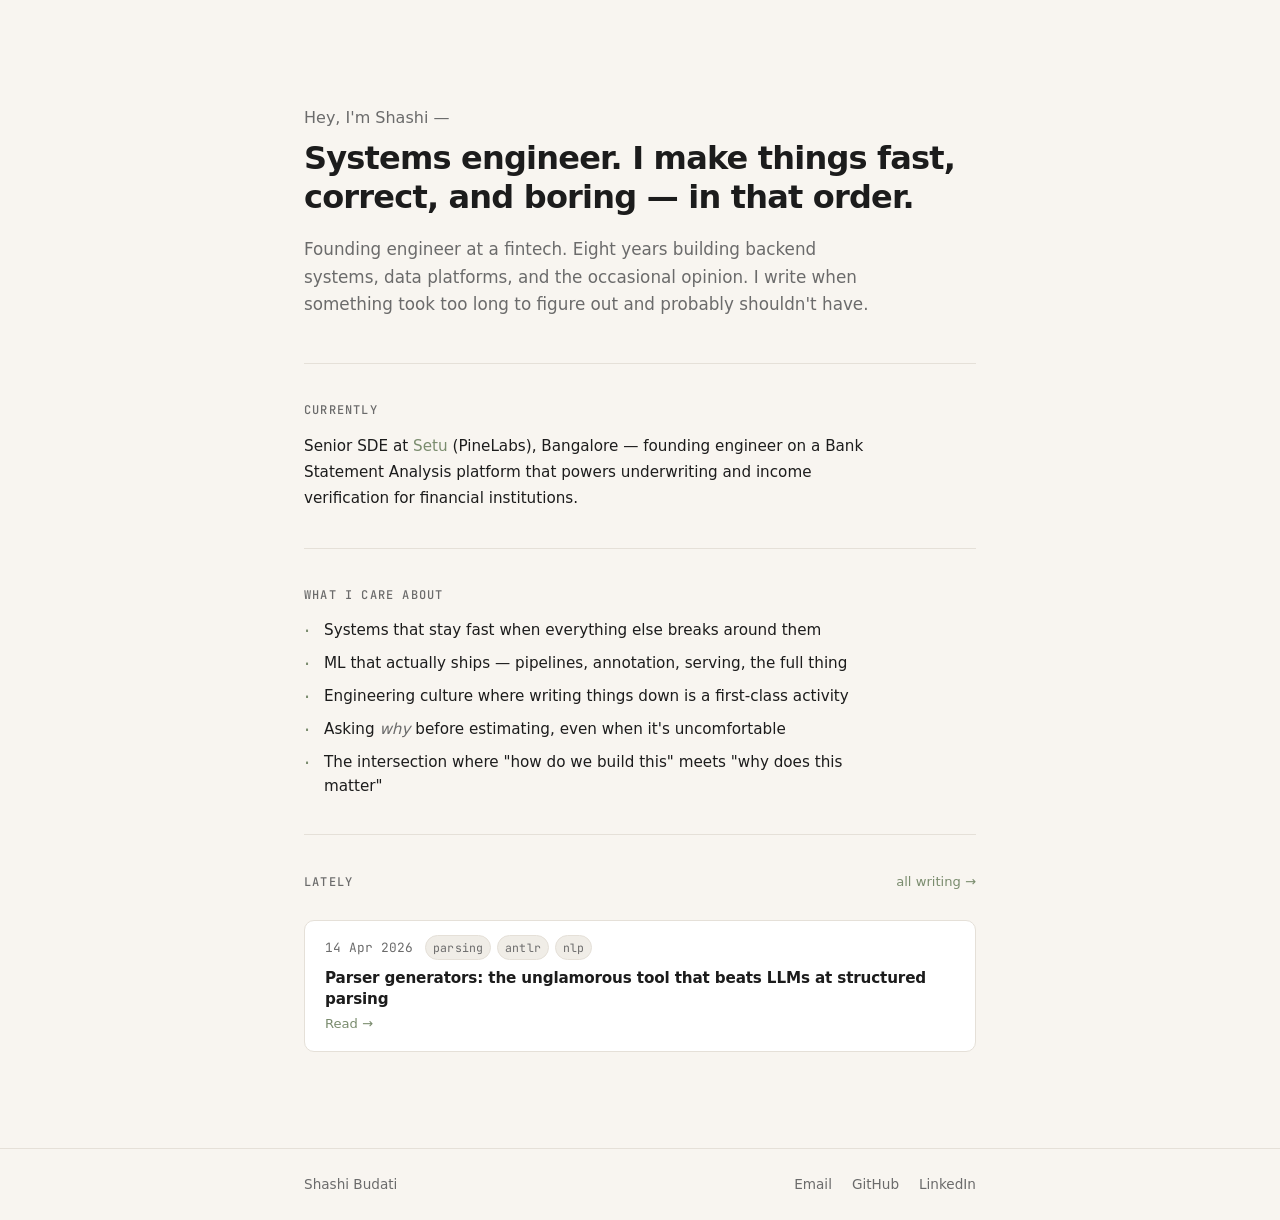
==== index.html @ e8d7b3a1 "Blog changes" ====
<!DOCTYPE html><html lang="en" data-astro-cid-sckkx6r4> <head><meta charset="UTF-8"><meta name="viewport" content="width=device-width, initial-scale=1"><meta name="description" content="Software engineer. Systems builder. Occasional writer."><link rel="icon" type="image/svg+xml" href="/favicon.svg"><title>Shashi Budati</title><!-- View Transitions --><meta name="view-transition" content="same-origin"><link rel="stylesheet" href="/_astro/_slug_.DL1OBOD4.css">
<style>.card[data-astro-cid-iyiqi2so]{display:block;padding:1.25rem 1.5rem;border:1px solid var(--border);border-radius:10px;background:var(--surface);color:var(--text);transition:transform .18s ease,box-shadow .18s ease,border-color .18s ease}.card[data-astro-cid-iyiqi2so]:hover{transform:translateY(-2px);box-shadow:0 4px 16px #0000000f;border-color:var(--accent);color:var(--text)}.card-meta[data-astro-cid-iyiqi2so]{display:flex;align-items:center;gap:.75rem;margin-bottom:.5rem;flex-wrap:wrap}.card-meta[data-astro-cid-iyiqi2so] time[data-astro-cid-iyiqi2so]{font-size:.8rem;color:var(--muted);font-family:var(--font-mono)}.tags[data-astro-cid-iyiqi2so]{display:flex;gap:.35rem;flex-wrap:wrap}.card-title[data-astro-cid-iyiqi2so]{font-size:1.05rem;font-weight:600;line-height:1.35;margin-bottom:.5rem;letter-spacing:-.01em}.card-desc[data-astro-cid-iyiqi2so]{font-size:.9rem;color:var(--muted);line-height:1.55;margin-bottom:.75rem}.card-cta[data-astro-cid-iyiqi2so]{font-size:.82rem;color:var(--accent);font-weight:500}.card[data-astro-cid-iyiqi2so].compact{padding:.9rem 1.25rem}.card[data-astro-cid-iyiqi2so].compact .card-title[data-astro-cid-iyiqi2so]{font-size:.95rem;margin-bottom:0}
.about[data-astro-cid-j7pv25f6]{padding-top:.5rem}.hero[data-astro-cid-j7pv25f6]{padding:3rem 0 2.5rem}.greeting[data-astro-cid-j7pv25f6]{font-size:1rem;color:var(--muted);margin-bottom:.5rem}.headline[data-astro-cid-j7pv25f6]{font-size:clamp(1.5rem,3.5vw,2rem);font-weight:700;line-height:1.2;letter-spacing:-.025em;color:var(--text);margin-bottom:1.25rem}.subtext[data-astro-cid-j7pv25f6]{font-size:1.05rem;color:var(--muted);max-width:54ch;line-height:1.65}.divider[data-astro-cid-j7pv25f6]{height:1px;background:var(--border);margin:.25rem 0}.section[data-astro-cid-j7pv25f6]{padding:2rem 0}.section-label[data-astro-cid-j7pv25f6]{font-size:.75rem;font-family:var(--font-mono);text-transform:uppercase;letter-spacing:.1em;color:var(--muted);margin-bottom:.85rem;font-weight:500}.section[data-astro-cid-j7pv25f6] p[data-astro-cid-j7pv25f6]{font-size:.95rem;color:var(--text);max-width:58ch;line-height:1.7}.care-list[data-astro-cid-j7pv25f6]{list-style:none;padding:0;display:flex;flex-direction:column;gap:.6rem;max-width:56ch}.care-list[data-astro-cid-j7pv25f6] li[data-astro-cid-j7pv25f6]{font-size:.95rem;color:var(--text);padding-left:1.25rem;position:relative;line-height:1.55}.care-list[data-astro-cid-j7pv25f6] li[data-astro-cid-j7pv25f6]:before{content:"·";position:absolute;left:0;color:var(--accent);font-size:1.2rem;line-height:1.35}.care-list[data-astro-cid-j7pv25f6] em[data-astro-cid-j7pv25f6]{font-style:italic;color:var(--muted)}.section-header[data-astro-cid-j7pv25f6]{display:flex;align-items:baseline;justify-content:space-between;margin-bottom:.85rem}.see-all[data-astro-cid-j7pv25f6]{font-size:.82rem;color:var(--accent);font-weight:500}.see-all[data-astro-cid-j7pv25f6]:hover{color:var(--accent-hover)}.posts-grid[data-astro-cid-j7pv25f6]{display:flex;flex-direction:column;gap:.75rem}
</style><style>[data-astro-transition-scope="astro-bwabbhoa-1"] { view-transition-name: hero; }@layer astro { ::view-transition-old(hero) { 
	animation-duration: 180ms;
	animation-timing-function: cubic-bezier(0.76, 0, 0.24, 1);
	animation-fill-mode: both;
	animation-name: astroFadeOut; }::view-transition-new(hero) { 
	animation-duration: 180ms;
	animation-timing-function: cubic-bezier(0.76, 0, 0.24, 1);
	animation-fill-mode: both;
	animation-name: astroFadeIn; }[data-astro-transition=back]::view-transition-old(hero) { 
	animation-duration: 180ms;
	animation-timing-function: cubic-bezier(0.76, 0, 0.24, 1);
	animation-fill-mode: both;
	animation-name: astroFadeOut; }[data-astro-transition=back]::view-transition-new(hero) { 
	animation-duration: 180ms;
	animation-timing-function: cubic-bezier(0.76, 0, 0.24, 1);
	animation-fill-mode: both;
	animation-name: astroFadeIn; } }[data-astro-transition-fallback="old"] [data-astro-transition-scope="astro-bwabbhoa-1"],
			[data-astro-transition-fallback="old"][data-astro-transition-scope="astro-bwabbhoa-1"] { 
	animation-duration: 180ms;
	animation-timing-function: cubic-bezier(0.76, 0, 0.24, 1);
	animation-fill-mode: both;
	animation-name: astroFadeOut; }[data-astro-transition-fallback="new"] [data-astro-transition-scope="astro-bwabbhoa-1"],
			[data-astro-transition-fallback="new"][data-astro-transition-scope="astro-bwabbhoa-1"] { 
	animation-duration: 180ms;
	animation-timing-function: cubic-bezier(0.76, 0, 0.24, 1);
	animation-fill-mode: both;
	animation-name: astroFadeIn; }[data-astro-transition=back][data-astro-transition-fallback="old"] [data-astro-transition-scope="astro-bwabbhoa-1"],
			[data-astro-transition=back][data-astro-transition-fallback="old"][data-astro-transition-scope="astro-bwabbhoa-1"] { 
	animation-duration: 180ms;
	animation-timing-function: cubic-bezier(0.76, 0, 0.24, 1);
	animation-fill-mode: both;
	animation-name: astroFadeOut; }[data-astro-transition=back][data-astro-transition-fallback="new"] [data-astro-transition-scope="astro-bwabbhoa-1"],
			[data-astro-transition=back][data-astro-transition-fallback="new"][data-astro-transition-scope="astro-bwabbhoa-1"] { 
	animation-duration: 180ms;
	animation-timing-function: cubic-bezier(0.76, 0, 0.24, 1);
	animation-fill-mode: both;
	animation-name: astroFadeIn; }</style></head> <body data-astro-cid-sckkx6r4> <main class="container" data-astro-cid-sckkx6r4>  <div class="about" data-astro-cid-j7pv25f6> <!-- Hero --> <section class="hero" data-astro-cid-j7pv25f6 data-astro-transition-scope="astro-bwabbhoa-1"> <p class="greeting" data-astro-cid-j7pv25f6>Hey, I'm Shashi —</p> <h1 class="headline" data-astro-cid-j7pv25f6>Systems engineer. I make things fast,<br data-astro-cid-j7pv25f6>correct, and boring — in that order.</h1> <p class="subtext" data-astro-cid-j7pv25f6>
Founding engineer at a fintech. Eight years building backend systems, data platforms,
        and the occasional opinion. I write when something took too long to figure out and
        probably shouldn't have.
</p> </section> <div class="divider" data-astro-cid-j7pv25f6></div> <!-- Currently --> <section class="section" data-astro-cid-j7pv25f6> <h2 class="section-label" data-astro-cid-j7pv25f6>Currently</h2> <p data-astro-cid-j7pv25f6>
Senior SDE at <a href="https://setu.co" target="_blank" rel="noopener" data-astro-cid-j7pv25f6>Setu</a> (PineLabs),
        Bangalore — founding engineer on a Bank Statement Analysis platform that powers
        underwriting and income verification for financial institutions.
</p> </section> <div class="divider" data-astro-cid-j7pv25f6></div> <!-- What I care about --> <section class="section" data-astro-cid-j7pv25f6> <h2 class="section-label" data-astro-cid-j7pv25f6>What I care about</h2> <ul class="care-list" data-astro-cid-j7pv25f6> <li data-astro-cid-j7pv25f6>Systems that stay fast when everything else breaks around them</li> <li data-astro-cid-j7pv25f6>ML that actually ships — pipelines, annotation, serving, the full thing</li> <li data-astro-cid-j7pv25f6>Engineering culture where writing things down is a first-class activity</li> <li data-astro-cid-j7pv25f6>Asking <em data-astro-cid-j7pv25f6>why</em> before estimating, even when it's uncomfortable</li> <li data-astro-cid-j7pv25f6>The intersection where "how do we build this" meets "why does this matter"</li> </ul> </section> <div class="divider" data-astro-cid-j7pv25f6></div> <!-- Recent writing --> <section class="section" data-astro-cid-j7pv25f6> <div class="section-header" data-astro-cid-j7pv25f6> <h2 class="section-label" data-astro-cid-j7pv25f6>Lately</h2> <a href="/blog" class="see-all" data-astro-cid-j7pv25f6>all writing →</a> </div> <div class="posts-grid" data-astro-cid-j7pv25f6> <a href="/blog/parser-generators-for-structured-parsing" class="card compact" data-astro-cid-iyiqi2so> <div class="card-meta" data-astro-cid-iyiqi2so> <time datetime="2026-04-14" data-astro-cid-iyiqi2so>14 Apr 2026</time> <div class="tags" data-astro-cid-iyiqi2so> <span class="tag" data-astro-cid-iyiqi2so>parsing</span><span class="tag" data-astro-cid-iyiqi2so>antlr</span><span class="tag" data-astro-cid-iyiqi2so>nlp</span> </div> </div> <h3 class="card-title" data-astro-cid-iyiqi2so>Parser generators: the unglamorous tool that beats LLMs at structured parsing</h3>  <span class="card-cta" data-astro-cid-iyiqi2so>Read →</span> </a>  </div> </section> </div>  </main> <footer data-astro-cid-sckkx6r4> <div class="container footer-inner" data-astro-cid-sckkx6r4> <a href="/" class="footer-name" data-astro-cid-sckkx6r4>Shashi Budati</a> <div class="footer-links" data-astro-cid-sckkx6r4> <a href="mailto:shashibudati@gmail.com" aria-label="Email" data-astro-cid-sckkx6r4>Email</a> <a href="https://www.github.com/shashi-budati" target="_blank" rel="noopener" aria-label="GitHub" data-astro-cid-sckkx6r4>GitHub</a> <a href="https://www.linkedin.com/in/shashi-budati/" target="_blank" rel="noopener" aria-label="LinkedIn" data-astro-cid-sckkx6r4>LinkedIn</a> </div> </div> </footer> </body></html>
---- _astro/_slug_.DL1OBOD4.css ----
@import"https://fonts.googleapis.com/css2?family=JetBrains+Mono:wght@400;500&display=swap";:root{--bg: #F8F5F0;--surface: #FFFFFF;--text: #1C1C1C;--muted: #6B6B6B;--accent: #7A8C6E;--accent-hover: #5C6E53;--border: #E5E0D8;--code-bg: #F0EDE7;--font-body: system-ui, -apple-system, BlinkMacSystemFont, "Segoe UI", sans-serif;--font-mono: "JetBrains Mono", "Fira Code", "Cascadia Code", monospace;--size-prose: 68ch;--size-page: 720px}*,*:before,*:after{box-sizing:border-box;margin:0;padding:0}html{background:var(--bg);color:var(--text);font-family:var(--font-body);font-size:16px;line-height:1.7;-webkit-font-smoothing:antialiased}body{min-height:100vh;display:flex;flex-direction:column}a{color:var(--accent);text-decoration:none;transition:color .15s ease}a:hover{color:var(--accent-hover)}img{max-width:100%;display:block}@keyframes fade-in{0%{opacity:0;transform:translateY(6px)}to{opacity:1;transform:translateY(0)}}@keyframes fade-out{0%{opacity:1;transform:translateY(0)}to{opacity:0;transform:translateY(-6px)}}::view-transition-old(root){animation:.2s ease fade-out}::view-transition-new(root){animation:.25s ease fade-in}.container{width:100%;max-width:var(--size-page);margin:0 auto;padding:0 1.5rem}.prose{max-width:var(--size-prose)}.prose h1,.prose h2,.prose h3,.prose h4{line-height:1.3;margin-top:2rem;margin-bottom:.5rem;font-weight:600;letter-spacing:-.01em}.prose h1{font-size:1.75rem}.prose h2{font-size:1.35rem}.prose h3{font-size:1.15rem}.prose p{margin-bottom:1.25rem}.prose ul,.prose ol{padding-left:1.5rem;margin-bottom:1.25rem}.prose li{margin-bottom:.35rem}.prose blockquote{border-left:3px solid var(--accent);padding:.5rem 1rem;margin:1.5rem 0;background:var(--code-bg);border-radius:0 6px 6px 0;color:var(--muted);font-style:italic}.prose code:not(pre code){font-family:var(--font-mono);font-size:.875em;background:var(--code-bg);padding:.15em .4em;border-radius:4px;color:var(--text)}.prose pre{background:var(--code-bg);border:1px solid var(--border);border-radius:8px;padding:1.25rem 1.5rem;overflow-x:auto;margin:1.5rem 0}.prose pre code{font-family:var(--font-mono);font-size:.875rem;line-height:1.6;color:var(--text);background:none;padding:0}.prose hr{border:none;border-top:1px solid var(--border);margin:2rem 0}.prose a{text-decoration:underline;text-decoration-color:var(--border);text-underline-offset:3px;transition:text-decoration-color .15s ease}.prose a:hover{text-decoration-color:var(--accent)}.prose strong{font-weight:600}.tag{display:inline-block;font-family:var(--font-mono);font-size:.72rem;background:var(--code-bg);color:var(--muted);border:1px solid var(--border);border-radius:100px;padding:.15em .6em;letter-spacing:.02em}main[data-astro-cid-sckkx6r4]{flex:1;padding-top:3rem;padding-bottom:4rem}footer[data-astro-cid-sckkx6r4]{border-top:1px solid var(--border);padding:1.5rem 0;margin-top:auto}.footer-inner[data-astro-cid-sckkx6r4]{display:flex;align-items:center;justify-content:space-between;gap:1rem;flex-wrap:wrap}.footer-name[data-astro-cid-sckkx6r4]{font-size:.85rem;color:var(--muted);text-decoration:none}.footer-name[data-astro-cid-sckkx6r4]:hover{color:var(--accent)}.footer-links[data-astro-cid-sckkx6r4]{display:flex;gap:1.25rem}.footer-links[data-astro-cid-sckkx6r4] a[data-astro-cid-sckkx6r4]{font-size:.85rem;color:var(--muted);transition:color .15s ease}.footer-links[data-astro-cid-sckkx6r4] a[data-astro-cid-sckkx6r4]:hover{color:var(--accent)}@keyframes astroFadeInOut{0%{opacity:1}to{opacity:0}}@keyframes astroFadeIn{0%{opacity:0;mix-blend-mode:plus-lighter}to{opacity:1;mix-blend-mode:plus-lighter}}@keyframes astroFadeOut{0%{opacity:1;mix-blend-mode:plus-lighter}to{opacity:0;mix-blend-mode:plus-lighter}}@keyframes astroSlideFromRight{0%{transform:translate(100%)}}@keyframes astroSlideFromLeft{0%{transform:translate(-100%)}}@keyframes astroSlideToRight{to{transform:translate(100%)}}@keyframes astroSlideToLeft{to{transform:translate(-100%)}}@media(prefers-reduced-motion){::view-transition-group(*),::view-transition-old(*),::view-transition-new(*){animation:none!important}[data-astro-transition-scope]{animation:none!important}}
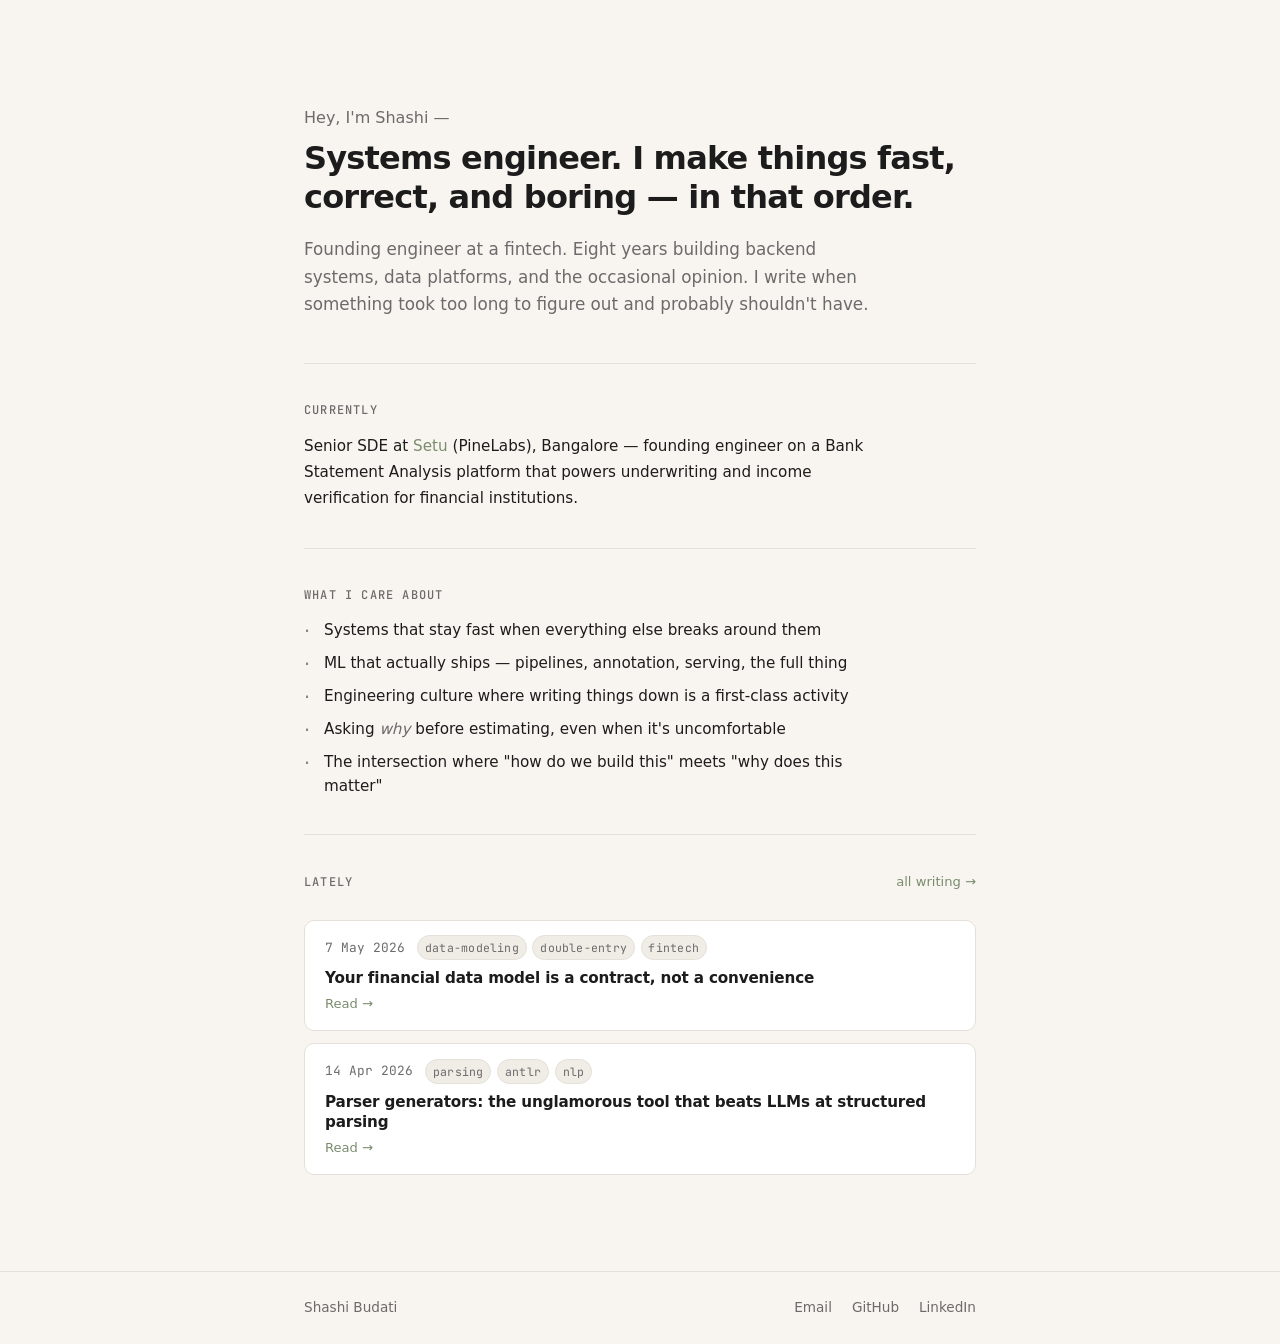
==== commit 2a2352fb: "Add blog" ====
--- a/index.html
+++ b/index.html
@@ -45,4 +45,4 @@
 Senior SDE at <a href="https://setu.co" target="_blank" rel="noopener" data-astro-cid-j7pv25f6>Setu</a> (PineLabs),
         Bangalore — founding engineer on a Bank Statement Analysis platform that powers
         underwriting and income verification for financial institutions.
-</p> </section> <div class="divider" data-astro-cid-j7pv25f6></div> <!-- What I care about --> <section class="section" data-astro-cid-j7pv25f6> <h2 class="section-label" data-astro-cid-j7pv25f6>What I care about</h2> <ul class="care-list" data-astro-cid-j7pv25f6> <li data-astro-cid-j7pv25f6>Systems that stay fast when everything else breaks around them</li> <li data-astro-cid-j7pv25f6>ML that actually ships — pipelines, annotation, serving, the full thing</li> <li data-astro-cid-j7pv25f6>Engineering culture where writing things down is a first-class activity</li> <li data-astro-cid-j7pv25f6>Asking <em data-astro-cid-j7pv25f6>why</em> before estimating, even when it's uncomfortable</li> <li data-astro-cid-j7pv25f6>The intersection where "how do we build this" meets "why does this matter"</li> </ul> </section> <div class="divider" data-astro-cid-j7pv25f6></div> <!-- Recent writing --> <section class="section" data-astro-cid-j7pv25f6> <div class="section-header" data-astro-cid-j7pv25f6> <h2 class="section-label" data-astro-cid-j7pv25f6>Lately</h2> <a href="/blog" class="see-all" data-astro-cid-j7pv25f6>all writing →</a> </div> <div class="posts-grid" data-astro-cid-j7pv25f6> <a href="/blog/parser-generators-for-structured-parsing" class="card compact" data-astro-cid-iyiqi2so> <div class="card-meta" data-astro-cid-iyiqi2so> <time datetime="2026-04-14" data-astro-cid-iyiqi2so>14 Apr 2026</time> <div class="tags" data-astro-cid-iyiqi2so> <span class="tag" data-astro-cid-iyiqi2so>parsing</span><span class="tag" data-astro-cid-iyiqi2so>antlr</span><span class="tag" data-astro-cid-iyiqi2so>nlp</span> </div> </div> <h3 class="card-title" data-astro-cid-iyiqi2so>Parser generators: the unglamorous tool that beats LLMs at structured parsing</h3>  <span class="card-cta" data-astro-cid-iyiqi2so>Read →</span> </a>  </div> </section> </div>  </main> <footer data-astro-cid-sckkx6r4> <div class="container footer-inner" data-astro-cid-sckkx6r4> <a href="/" class="footer-name" data-astro-cid-sckkx6r4>Shashi Budati</a> <div class="footer-links" data-astro-cid-sckkx6r4> <a href="mailto:shashibudati@gmail.com" aria-label="Email" data-astro-cid-sckkx6r4>Email</a> <a href="https://www.github.com/shashi-budati" target="_blank" rel="noopener" aria-label="GitHub" data-astro-cid-sckkx6r4>GitHub</a> <a href="https://www.linkedin.com/in/shashi-budati/" target="_blank" rel="noopener" aria-label="LinkedIn" data-astro-cid-sckkx6r4>LinkedIn</a> </div> </div> </footer> </body></html> +</p> </section> <div class="divider" data-astro-cid-j7pv25f6></div> <!-- What I care about --> <section class="section" data-astro-cid-j7pv25f6> <h2 class="section-label" data-astro-cid-j7pv25f6>What I care about</h2> <ul class="care-list" data-astro-cid-j7pv25f6> <li data-astro-cid-j7pv25f6>Systems that stay fast when everything else breaks around them</li> <li data-astro-cid-j7pv25f6>ML that actually ships — pipelines, annotation, serving, the full thing</li> <li data-astro-cid-j7pv25f6>Engineering culture where writing things down is a first-class activity</li> <li data-astro-cid-j7pv25f6>Asking <em data-astro-cid-j7pv25f6>why</em> before estimating, even when it's uncomfortable</li> <li data-astro-cid-j7pv25f6>The intersection where "how do we build this" meets "why does this matter"</li> </ul> </section> <div class="divider" data-astro-cid-j7pv25f6></div> <!-- Recent writing --> <section class="section" data-astro-cid-j7pv25f6> <div class="section-header" data-astro-cid-j7pv25f6> <h2 class="section-label" data-astro-cid-j7pv25f6>Lately</h2> <a href="/blog" class="see-all" data-astro-cid-j7pv25f6>all writing →</a> </div> <div class="posts-grid" data-astro-cid-j7pv25f6> <a href="/blog/financial-data-model-contract" class="card compact" data-astro-cid-iyiqi2so> <div class="card-meta" data-astro-cid-iyiqi2so> <time datetime="2026-05-07" data-astro-cid-iyiqi2so>7 May 2026</time> <div class="tags" data-astro-cid-iyiqi2so> <span class="tag" data-astro-cid-iyiqi2so>data-modeling</span><span class="tag" data-astro-cid-iyiqi2so>double-entry</span><span class="tag" data-astro-cid-iyiqi2so>fintech</span> </div> </div> <h3 class="card-title" data-astro-cid-iyiqi2so>Your financial data model is a contract, not a convenience</h3>  <span class="card-cta" data-astro-cid-iyiqi2so>Read →</span> </a> <a href="/blog/parser-generators-for-structured-parsing" class="card compact" data-astro-cid-iyiqi2so> <div class="card-meta" data-astro-cid-iyiqi2so> <time datetime="2026-04-14" data-astro-cid-iyiqi2so>14 Apr 2026</time> <div class="tags" data-astro-cid-iyiqi2so> <span class="tag" data-astro-cid-iyiqi2so>parsing</span><span class="tag" data-astro-cid-iyiqi2so>antlr</span><span class="tag" data-astro-cid-iyiqi2so>nlp</span> </div> </div> <h3 class="card-title" data-astro-cid-iyiqi2so>Parser generators: the unglamorous tool that beats LLMs at structured parsing</h3>  <span class="card-cta" data-astro-cid-iyiqi2so>Read →</span> </a>  </div> </section> </div>  </main> <footer data-astro-cid-sckkx6r4> <div class="container footer-inner" data-astro-cid-sckkx6r4> <a href="/" class="footer-name" data-astro-cid-sckkx6r4>Shashi Budati</a> <div class="footer-links" data-astro-cid-sckkx6r4> <a href="mailto:shashibudati@gmail.com" aria-label="Email" data-astro-cid-sckkx6r4>Email</a> <a href="https://www.github.com/shashi-budati" target="_blank" rel="noopener" aria-label="GitHub" data-astro-cid-sckkx6r4>GitHub</a> <a href="https://www.linkedin.com/in/shashi-budati/" target="_blank" rel="noopener" aria-label="LinkedIn" data-astro-cid-sckkx6r4>LinkedIn</a> </div> </div> </footer> </body></html> 
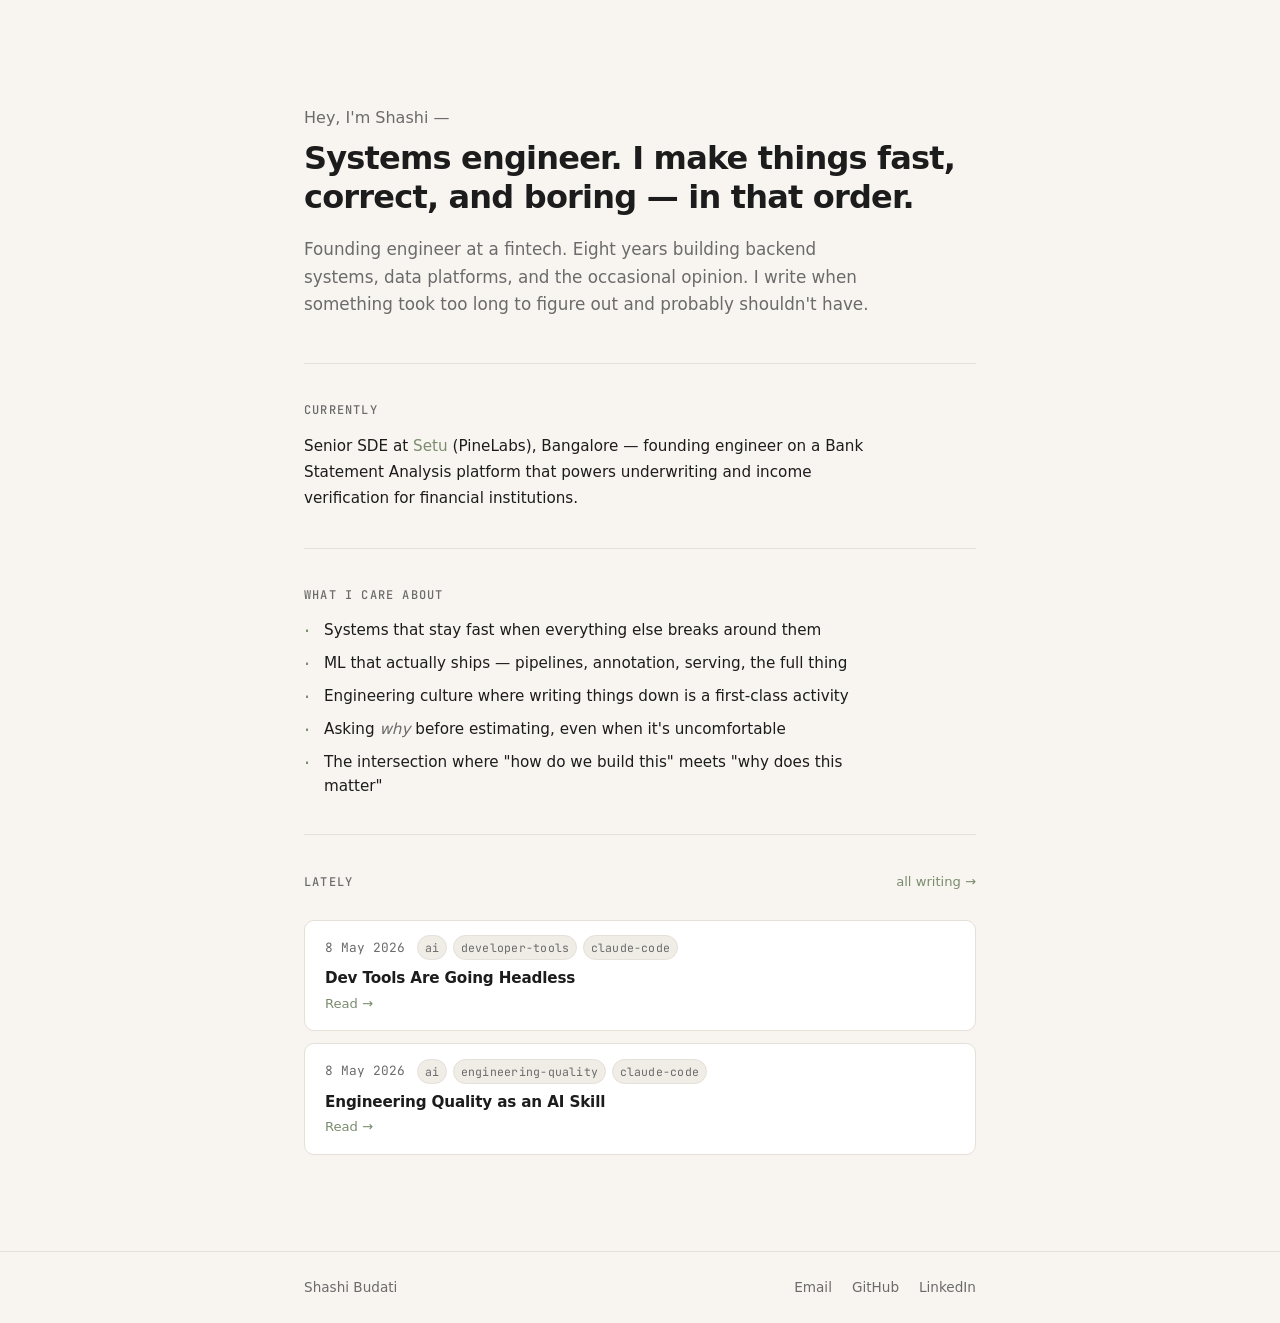
==== commit 38699170: "Add AI blogs" ====
--- a/index.html
+++ b/index.html
@@ -1,4 +1,4 @@
-<!DOCTYPE html><html lang="en" data-astro-cid-sckkx6r4> <head><meta charset="UTF-8"><meta name="viewport" content="width=device-width, initial-scale=1"><meta name="description" content="Software engineer. Systems builder. Occasional writer."><link rel="icon" type="image/svg+xml" href="/favicon.svg"><title>Shashi Budati</title><!-- View Transitions --><meta name="view-transition" content="same-origin"><link rel="stylesheet" href="/_astro/_slug_.DL1OBOD4.css">
+<!DOCTYPE html><html lang="en" data-astro-cid-sckkx6r4> <head><meta charset="UTF-8"><meta name="viewport" content="width=device-width, initial-scale=1"><meta name="description" content="Software engineer. Systems builder. Occasional writer."><link rel="icon" type="image/svg+xml" href="/favicon.svg"><title>Shashi Budati</title><!-- View Transitions --><meta name="view-transition" content="same-origin"><link rel="stylesheet" href="/_astro/_slug_.BZfvrbtk.css">
 <style>.card[data-astro-cid-iyiqi2so]{display:block;padding:1.25rem 1.5rem;border:1px solid var(--border);border-radius:10px;background:var(--surface);color:var(--text);transition:transform .18s ease,box-shadow .18s ease,border-color .18s ease}.card[data-astro-cid-iyiqi2so]:hover{transform:translateY(-2px);box-shadow:0 4px 16px #0000000f;border-color:var(--accent);color:var(--text)}.card-meta[data-astro-cid-iyiqi2so]{display:flex;align-items:center;gap:.75rem;margin-bottom:.5rem;flex-wrap:wrap}.card-meta[data-astro-cid-iyiqi2so] time[data-astro-cid-iyiqi2so]{font-size:.8rem;color:var(--muted);font-family:var(--font-mono)}.tags[data-astro-cid-iyiqi2so]{display:flex;gap:.35rem;flex-wrap:wrap}.card-title[data-astro-cid-iyiqi2so]{font-size:1.05rem;font-weight:600;line-height:1.35;margin-bottom:.5rem;letter-spacing:-.01em}.card-desc[data-astro-cid-iyiqi2so]{font-size:.9rem;color:var(--muted);line-height:1.55;margin-bottom:.75rem}.card-cta[data-astro-cid-iyiqi2so]{font-size:.82rem;color:var(--accent);font-weight:500}.card[data-astro-cid-iyiqi2so].compact{padding:.9rem 1.25rem}.card[data-astro-cid-iyiqi2so].compact .card-title[data-astro-cid-iyiqi2so]{font-size:.95rem;margin-bottom:0}
 .about[data-astro-cid-j7pv25f6]{padding-top:.5rem}.hero[data-astro-cid-j7pv25f6]{padding:3rem 0 2.5rem}.greeting[data-astro-cid-j7pv25f6]{font-size:1rem;color:var(--muted);margin-bottom:.5rem}.headline[data-astro-cid-j7pv25f6]{font-size:clamp(1.5rem,3.5vw,2rem);font-weight:700;line-height:1.2;letter-spacing:-.025em;color:var(--text);margin-bottom:1.25rem}.subtext[data-astro-cid-j7pv25f6]{font-size:1.05rem;color:var(--muted);max-width:54ch;line-height:1.65}.divider[data-astro-cid-j7pv25f6]{height:1px;background:var(--border);margin:.25rem 0}.section[data-astro-cid-j7pv25f6]{padding:2rem 0}.section-label[data-astro-cid-j7pv25f6]{font-size:.75rem;font-family:var(--font-mono);text-transform:uppercase;letter-spacing:.1em;color:var(--muted);margin-bottom:.85rem;font-weight:500}.section[data-astro-cid-j7pv25f6] p[data-astro-cid-j7pv25f6]{font-size:.95rem;color:var(--text);max-width:58ch;line-height:1.7}.care-list[data-astro-cid-j7pv25f6]{list-style:none;padding:0;display:flex;flex-direction:column;gap:.6rem;max-width:56ch}.care-list[data-astro-cid-j7pv25f6] li[data-astro-cid-j7pv25f6]{font-size:.95rem;color:var(--text);padding-left:1.25rem;position:relative;line-height:1.55}.care-list[data-astro-cid-j7pv25f6] li[data-astro-cid-j7pv25f6]:before{content:"·";position:absolute;left:0;color:var(--accent);font-size:1.2rem;line-height:1.35}.care-list[data-astro-cid-j7pv25f6] em[data-astro-cid-j7pv25f6]{font-style:italic;color:var(--muted)}.section-header[data-astro-cid-j7pv25f6]{display:flex;align-items:baseline;justify-content:space-between;margin-bottom:.85rem}.see-all[data-astro-cid-j7pv25f6]{font-size:.82rem;color:var(--accent);font-weight:500}.see-all[data-astro-cid-j7pv25f6]:hover{color:var(--accent-hover)}.posts-grid[data-astro-cid-j7pv25f6]{display:flex;flex-direction:column;gap:.75rem}
 </style><style>[data-astro-transition-scope="astro-bwabbhoa-1"] { view-transition-name: hero; }@layer astro { ::view-transition-old(hero) { 
@@ -45,4 +45,4 @@
 Senior SDE at <a href="https://setu.co" target="_blank" rel="noopener" data-astro-cid-j7pv25f6>Setu</a> (PineLabs),
         Bangalore — founding engineer on a Bank Statement Analysis platform that powers
         underwriting and income verification for financial institutions.
-</p> </section> <div class="divider" data-astro-cid-j7pv25f6></div> <!-- What I care about --> <section class="section" data-astro-cid-j7pv25f6> <h2 class="section-label" data-astro-cid-j7pv25f6>What I care about</h2> <ul class="care-list" data-astro-cid-j7pv25f6> <li data-astro-cid-j7pv25f6>Systems that stay fast when everything else breaks around them</li> <li data-astro-cid-j7pv25f6>ML that actually ships — pipelines, annotation, serving, the full thing</li> <li data-astro-cid-j7pv25f6>Engineering culture where writing things down is a first-class activity</li> <li data-astro-cid-j7pv25f6>Asking <em data-astro-cid-j7pv25f6>why</em> before estimating, even when it's uncomfortable</li> <li data-astro-cid-j7pv25f6>The intersection where "how do we build this" meets "why does this matter"</li> </ul> </section> <div class="divider" data-astro-cid-j7pv25f6></div> <!-- Recent writing --> <section class="section" data-astro-cid-j7pv25f6> <div class="section-header" data-astro-cid-j7pv25f6> <h2 class="section-label" data-astro-cid-j7pv25f6>Lately</h2> <a href="/blog" class="see-all" data-astro-cid-j7pv25f6>all writing →</a> </div> <div class="posts-grid" data-astro-cid-j7pv25f6> <a href="/blog/financial-data-model-contract" class="card compact" data-astro-cid-iyiqi2so> <div class="card-meta" data-astro-cid-iyiqi2so> <time datetime="2026-05-07" data-astro-cid-iyiqi2so>7 May 2026</time> <div class="tags" data-astro-cid-iyiqi2so> <span class="tag" data-astro-cid-iyiqi2so>data-modeling</span><span class="tag" data-astro-cid-iyiqi2so>double-entry</span><span class="tag" data-astro-cid-iyiqi2so>fintech</span> </div> </div> <h3 class="card-title" data-astro-cid-iyiqi2so>Your financial data model is a contract, not a convenience</h3>  <span class="card-cta" data-astro-cid-iyiqi2so>Read →</span> </a> <a href="/blog/parser-generators-for-structured-parsing" class="card compact" data-astro-cid-iyiqi2so> <div class="card-meta" data-astro-cid-iyiqi2so> <time datetime="2026-04-14" data-astro-cid-iyiqi2so>14 Apr 2026</time> <div class="tags" data-astro-cid-iyiqi2so> <span class="tag" data-astro-cid-iyiqi2so>parsing</span><span class="tag" data-astro-cid-iyiqi2so>antlr</span><span class="tag" data-astro-cid-iyiqi2so>nlp</span> </div> </div> <h3 class="card-title" data-astro-cid-iyiqi2so>Parser generators: the unglamorous tool that beats LLMs at structured parsing</h3>  <span class="card-cta" data-astro-cid-iyiqi2so>Read →</span> </a>  </div> </section> </div>  </main> <footer data-astro-cid-sckkx6r4> <div class="container footer-inner" data-astro-cid-sckkx6r4> <a href="/" class="footer-name" data-astro-cid-sckkx6r4>Shashi Budati</a> <div class="footer-links" data-astro-cid-sckkx6r4> <a href="mailto:shashibudati@gmail.com" aria-label="Email" data-astro-cid-sckkx6r4>Email</a> <a href="https://www.github.com/shashi-budati" target="_blank" rel="noopener" aria-label="GitHub" data-astro-cid-sckkx6r4>GitHub</a> <a href="https://www.linkedin.com/in/shashi-budati/" target="_blank" rel="noopener" aria-label="LinkedIn" data-astro-cid-sckkx6r4>LinkedIn</a> </div> </div> </footer> </body></html> +</p> </section> <div class="divider" data-astro-cid-j7pv25f6></div> <!-- What I care about --> <section class="section" data-astro-cid-j7pv25f6> <h2 class="section-label" data-astro-cid-j7pv25f6>What I care about</h2> <ul class="care-list" data-astro-cid-j7pv25f6> <li data-astro-cid-j7pv25f6>Systems that stay fast when everything else breaks around them</li> <li data-astro-cid-j7pv25f6>ML that actually ships — pipelines, annotation, serving, the full thing</li> <li data-astro-cid-j7pv25f6>Engineering culture where writing things down is a first-class activity</li> <li data-astro-cid-j7pv25f6>Asking <em data-astro-cid-j7pv25f6>why</em> before estimating, even when it's uncomfortable</li> <li data-astro-cid-j7pv25f6>The intersection where "how do we build this" meets "why does this matter"</li> </ul> </section> <div class="divider" data-astro-cid-j7pv25f6></div> <!-- Recent writing --> <section class="section" data-astro-cid-j7pv25f6> <div class="section-header" data-astro-cid-j7pv25f6> <h2 class="section-label" data-astro-cid-j7pv25f6>Lately</h2> <a href="/blog" class="see-all" data-astro-cid-j7pv25f6>all writing →</a> </div> <div class="posts-grid" data-astro-cid-j7pv25f6> <a href="/blog/dev-tools-going-headless" class="card compact" data-astro-cid-iyiqi2so> <div class="card-meta" data-astro-cid-iyiqi2so> <time datetime="2026-05-08" data-astro-cid-iyiqi2so>8 May 2026</time> <div class="tags" data-astro-cid-iyiqi2so> <span class="tag" data-astro-cid-iyiqi2so>ai</span><span class="tag" data-astro-cid-iyiqi2so>developer-tools</span><span class="tag" data-astro-cid-iyiqi2so>claude-code</span> </div> </div> <h3 class="card-title" data-astro-cid-iyiqi2so>Dev Tools Are Going Headless</h3>  <span class="card-cta" data-astro-cid-iyiqi2so>Read →</span> </a> <a href="/blog/engineering-quality-ai-skill" class="card compact" data-astro-cid-iyiqi2so> <div class="card-meta" data-astro-cid-iyiqi2so> <time datetime="2026-05-08" data-astro-cid-iyiqi2so>8 May 2026</time> <div class="tags" data-astro-cid-iyiqi2so> <span class="tag" data-astro-cid-iyiqi2so>ai</span><span class="tag" data-astro-cid-iyiqi2so>engineering-quality</span><span class="tag" data-astro-cid-iyiqi2so>claude-code</span> </div> </div> <h3 class="card-title" data-astro-cid-iyiqi2so>Engineering Quality as an AI Skill</h3>  <span class="card-cta" data-astro-cid-iyiqi2so>Read →</span> </a>  </div> </section> </div>  </main> <footer data-astro-cid-sckkx6r4> <div class="container footer-inner" data-astro-cid-sckkx6r4> <a href="/" class="footer-name" data-astro-cid-sckkx6r4>Shashi Budati</a> <div class="footer-links" data-astro-cid-sckkx6r4> <a href="mailto:shashibudati@gmail.com" aria-label="Email" data-astro-cid-sckkx6r4>Email</a> <a href="https://www.github.com/shashi-budati" target="_blank" rel="noopener" aria-label="GitHub" data-astro-cid-sckkx6r4>GitHub</a> <a href="https://www.linkedin.com/in/shashi-budati/" target="_blank" rel="noopener" aria-label="LinkedIn" data-astro-cid-sckkx6r4>LinkedIn</a> </div> </div> </footer> </body></html> 
--- a/_astro/_slug_.BZfvrbtk.css
+++ b/_astro/_slug_.BZfvrbtk.css
@@ -0,0 +1 @@
+@import"https://fonts.googleapis.com/css2?family=JetBrains+Mono:wght@400;500&display=swap";:root{--bg: #F8F5F0;--surface: #FFFFFF;--text: #1C1C1C;--muted: #6B6B6B;--accent: #7A8C6E;--accent-hover: #5C6E53;--border: #E5E0D8;--code-bg: #F0EDE7;--font-body: system-ui, -apple-system, BlinkMacSystemFont, "Segoe UI", sans-serif;--font-mono: "JetBrains Mono", "Fira Code", "Cascadia Code", monospace;--size-prose: 68ch;--size-page: 720px}*,*:before,*:after{box-sizing:border-box;margin:0;padding:0}html{background:var(--bg);color:var(--text);font-family:var(--font-body);font-size:16px;line-height:1.7;-webkit-font-smoothing:antialiased}body{min-height:100vh;display:flex;flex-direction:column}a{color:var(--accent);text-decoration:none;transition:color .15s ease}a:hover{color:var(--accent-hover)}img{max-width:100%;display:block}@keyframes fade-in{0%{opacity:0;transform:translateY(6px)}to{opacity:1;transform:translateY(0)}}@keyframes fade-out{0%{opacity:1;transform:translateY(0)}to{opacity:0;transform:translateY(-6px)}}::view-transition-old(root){animation:.2s ease fade-out}::view-transition-new(root){animation:.25s ease fade-in}.container{width:100%;max-width:var(--size-page);margin:0 auto;padding:0 1.5rem}.prose{max-width:var(--size-prose)}.prose h1,.prose h2,.prose h3,.prose h4{line-height:1.3;margin-top:2rem;margin-bottom:.5rem;font-weight:600;letter-spacing:-.01em}.prose h1{font-size:1.75rem}.prose h2{font-size:1.35rem}.prose h3{font-size:1.15rem}.prose p{margin-bottom:1.25rem}.prose ul,.prose ol{padding-left:1.5rem;margin-bottom:1.25rem}.prose li{margin-bottom:.35rem}.prose blockquote{border-left:3px solid var(--accent);padding:.5rem 1rem;margin:1.5rem 0;background:var(--code-bg);border-radius:0 6px 6px 0;color:var(--muted);font-style:italic}.prose code:not(pre code){font-family:var(--font-mono);font-size:.875em;background:var(--code-bg);padding:.15em .4em;border-radius:4px;color:var(--text)}.prose pre{background:var(--code-bg);border:1px solid var(--border);border-radius:8px;padding:1.25rem 1.5rem;overflow-x:auto;margin:1.5rem 0}.prose pre code{font-family:var(--font-mono);font-size:.875rem;line-height:1.6;color:var(--text);background:none;padding:0}.prose hr{border:none;border-top:1px solid var(--border);margin:2rem 0}.prose a{text-decoration:underline;text-decoration-color:var(--border);text-underline-offset:3px;transition:text-decoration-color .15s ease}.prose a:hover{text-decoration-color:var(--accent)}.prose strong{font-weight:600}.prose table{width:100%;border-collapse:collapse;margin:1.5rem 0;font-size:.9rem}.prose thead tr{background:var(--code-bg);border-bottom:2px solid var(--border)}.prose th{text-align:left;font-weight:600;padding:.6rem 1rem;color:var(--text)}.prose td{padding:.55rem 1rem;border-bottom:1px solid var(--border);vertical-align:top;color:var(--text)}.prose tbody tr:last-child td{border-bottom:none}.prose tbody tr:hover{background:var(--code-bg)}.tag{display:inline-block;font-family:var(--font-mono);font-size:.72rem;background:var(--code-bg);color:var(--muted);border:1px solid var(--border);border-radius:100px;padding:.15em .6em;letter-spacing:.02em}main[data-astro-cid-sckkx6r4]{flex:1;padding-top:3rem;padding-bottom:4rem}footer[data-astro-cid-sckkx6r4]{border-top:1px solid var(--border);padding:1.5rem 0;margin-top:auto}.footer-inner[data-astro-cid-sckkx6r4]{display:flex;align-items:center;justify-content:space-between;gap:1rem;flex-wrap:wrap}.footer-name[data-astro-cid-sckkx6r4]{font-size:.85rem;color:var(--muted);text-decoration:none}.footer-name[data-astro-cid-sckkx6r4]:hover{color:var(--accent)}.footer-links[data-astro-cid-sckkx6r4]{display:flex;gap:1.25rem}.footer-links[data-astro-cid-sckkx6r4] a[data-astro-cid-sckkx6r4]{font-size:.85rem;color:var(--muted);transition:color .15s ease}.footer-links[data-astro-cid-sckkx6r4] a[data-astro-cid-sckkx6r4]:hover{color:var(--accent)}@keyframes astroFadeInOut{0%{opacity:1}to{opacity:0}}@keyframes astroFadeIn{0%{opacity:0;mix-blend-mode:plus-lighter}to{opacity:1;mix-blend-mode:plus-lighter}}@keyframes astroFadeOut{0%{opacity:1;mix-blend-mode:plus-lighter}to{opacity:0;mix-blend-mode:plus-lighter}}@keyframes astroSlideFromRight{0%{transform:translate(100%)}}@keyframes astroSlideFromLeft{0%{transform:translate(-100%)}}@keyframes astroSlideToRight{to{transform:translate(100%)}}@keyframes astroSlideToLeft{to{transform:translate(-100%)}}@media(prefers-reduced-motion){::view-transition-group(*),::view-transition-old(*),::view-transition-new(*){animation:none!important}[data-astro-transition-scope]{animation:none!important}}
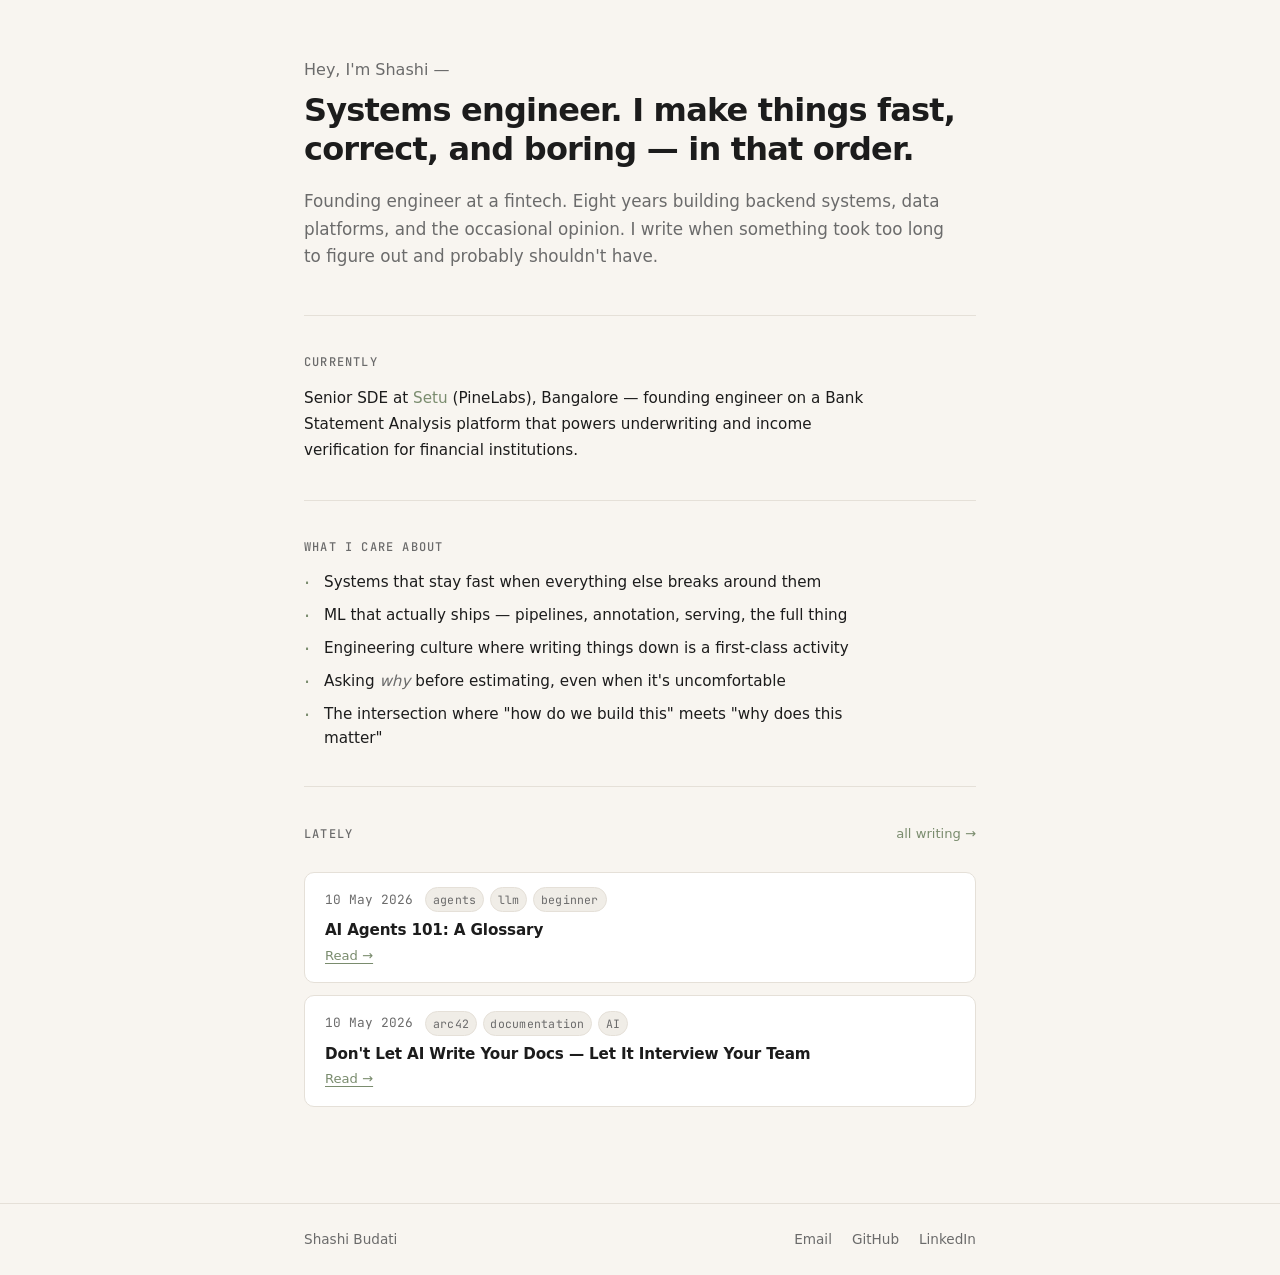
==== commit d6e45b8b: "Add unreviewed blogs" ====
--- a/index.html
+++ b/index.html
@@ -1,6 +1,6 @@
-<!DOCTYPE html><html lang="en" data-astro-cid-sckkx6r4> <head><meta charset="UTF-8"><meta name="viewport" content="width=device-width, initial-scale=1"><meta name="description" content="Software engineer. Systems builder. Occasional writer."><link rel="icon" type="image/svg+xml" href="/favicon.svg"><title>Shashi Budati</title><!-- View Transitions --><meta name="view-transition" content="same-origin"><link rel="stylesheet" href="/_astro/_slug_.BZfvrbtk.css">
-<style>.card[data-astro-cid-iyiqi2so]{display:block;padding:1.25rem 1.5rem;border:1px solid var(--border);border-radius:10px;background:var(--surface);color:var(--text);transition:transform .18s ease,box-shadow .18s ease,border-color .18s ease}.card[data-astro-cid-iyiqi2so]:hover{transform:translateY(-2px);box-shadow:0 4px 16px #0000000f;border-color:var(--accent);color:var(--text)}.card-meta[data-astro-cid-iyiqi2so]{display:flex;align-items:center;gap:.75rem;margin-bottom:.5rem;flex-wrap:wrap}.card-meta[data-astro-cid-iyiqi2so] time[data-astro-cid-iyiqi2so]{font-size:.8rem;color:var(--muted);font-family:var(--font-mono)}.tags[data-astro-cid-iyiqi2so]{display:flex;gap:.35rem;flex-wrap:wrap}.card-title[data-astro-cid-iyiqi2so]{font-size:1.05rem;font-weight:600;line-height:1.35;margin-bottom:.5rem;letter-spacing:-.01em}.card-desc[data-astro-cid-iyiqi2so]{font-size:.9rem;color:var(--muted);line-height:1.55;margin-bottom:.75rem}.card-cta[data-astro-cid-iyiqi2so]{font-size:.82rem;color:var(--accent);font-weight:500}.card[data-astro-cid-iyiqi2so].compact{padding:.9rem 1.25rem}.card[data-astro-cid-iyiqi2so].compact .card-title[data-astro-cid-iyiqi2so]{font-size:.95rem;margin-bottom:0}
-.about[data-astro-cid-j7pv25f6]{padding-top:.5rem}.hero[data-astro-cid-j7pv25f6]{padding:3rem 0 2.5rem}.greeting[data-astro-cid-j7pv25f6]{font-size:1rem;color:var(--muted);margin-bottom:.5rem}.headline[data-astro-cid-j7pv25f6]{font-size:clamp(1.5rem,3.5vw,2rem);font-weight:700;line-height:1.2;letter-spacing:-.025em;color:var(--text);margin-bottom:1.25rem}.subtext[data-astro-cid-j7pv25f6]{font-size:1.05rem;color:var(--muted);max-width:54ch;line-height:1.65}.divider[data-astro-cid-j7pv25f6]{height:1px;background:var(--border);margin:.25rem 0}.section[data-astro-cid-j7pv25f6]{padding:2rem 0}.section-label[data-astro-cid-j7pv25f6]{font-size:.75rem;font-family:var(--font-mono);text-transform:uppercase;letter-spacing:.1em;color:var(--muted);margin-bottom:.85rem;font-weight:500}.section[data-astro-cid-j7pv25f6] p[data-astro-cid-j7pv25f6]{font-size:.95rem;color:var(--text);max-width:58ch;line-height:1.7}.care-list[data-astro-cid-j7pv25f6]{list-style:none;padding:0;display:flex;flex-direction:column;gap:.6rem;max-width:56ch}.care-list[data-astro-cid-j7pv25f6] li[data-astro-cid-j7pv25f6]{font-size:.95rem;color:var(--text);padding-left:1.25rem;position:relative;line-height:1.55}.care-list[data-astro-cid-j7pv25f6] li[data-astro-cid-j7pv25f6]:before{content:"·";position:absolute;left:0;color:var(--accent);font-size:1.2rem;line-height:1.35}.care-list[data-astro-cid-j7pv25f6] em[data-astro-cid-j7pv25f6]{font-style:italic;color:var(--muted)}.section-header[data-astro-cid-j7pv25f6]{display:flex;align-items:baseline;justify-content:space-between;margin-bottom:.85rem}.see-all[data-astro-cid-j7pv25f6]{font-size:.82rem;color:var(--accent);font-weight:500}.see-all[data-astro-cid-j7pv25f6]:hover{color:var(--accent-hover)}.posts-grid[data-astro-cid-j7pv25f6]{display:flex;flex-direction:column;gap:.75rem}
+<!DOCTYPE html><html lang="en" data-astro-cid-sckkx6r4> <head><meta charset="UTF-8"><meta name="viewport" content="width=device-width, initial-scale=1"><meta name="description" content="Software engineer. Systems builder. Occasional writer."><link rel="icon" type="image/svg+xml" href="/favicon.svg"><link rel="alternate" type="application/rss+xml" title="Shashi Budati" href="/rss.xml"><title>Shashi Budati</title><!-- View Transitions --><meta name="view-transition" content="same-origin"><link rel="stylesheet" href="/_astro/_slug_.BZfvrbtk.css">
+<style>.card[data-astro-cid-iyiqi2so]{position:relative;display:block;padding:1.25rem 1.5rem;border:1px solid var(--border);border-radius:10px;background:var(--surface);color:var(--text);transition:transform .18s ease,box-shadow .18s ease,border-color .18s ease}.card[data-astro-cid-iyiqi2so]:hover{transform:translateY(-2px);box-shadow:0 4px 16px #0000000f;border-color:var(--accent)}.card-meta[data-astro-cid-iyiqi2so]{display:flex;align-items:center;gap:.75rem;margin-bottom:.5rem;flex-wrap:wrap}.card-meta[data-astro-cid-iyiqi2so] time[data-astro-cid-iyiqi2so]{font-size:.8rem;color:var(--muted);font-family:var(--font-mono)}.tags[data-astro-cid-iyiqi2so]{display:flex;gap:.35rem;flex-wrap:wrap}.card-title[data-astro-cid-iyiqi2so]{font-size:1.05rem;font-weight:600;line-height:1.35;margin-bottom:.5rem;letter-spacing:-.01em}.card-desc[data-astro-cid-iyiqi2so]{font-size:.9rem;color:var(--muted);line-height:1.55;margin-bottom:.75rem}.card-cta[data-astro-cid-iyiqi2so]{font-size:.82rem;color:var(--accent);font-weight:500;text-decoration:underline;text-decoration-color:var(--accent);text-underline-offset:3px}.card-cta[data-astro-cid-iyiqi2so]:before{content:"";position:absolute;inset:0}.card[data-astro-cid-iyiqi2so].compact{padding:.9rem 1.25rem}.card[data-astro-cid-iyiqi2so].compact .card-title[data-astro-cid-iyiqi2so]{font-size:.95rem;margin-bottom:0}
+.about[data-astro-cid-j7pv25f6]{padding-top:.5rem}.hero[data-astro-cid-j7pv25f6]{padding:0 0 2.5rem}.greeting[data-astro-cid-j7pv25f6]{font-size:1rem;color:var(--muted);margin-bottom:.5rem}.headline[data-astro-cid-j7pv25f6]{font-size:clamp(1.5rem,3.5vw,2rem);font-weight:700;line-height:1.2;letter-spacing:-.025em;color:var(--text);margin-bottom:1.25rem}.subtext[data-astro-cid-j7pv25f6]{font-size:1.05rem;color:var(--muted);max-width:60ch;line-height:1.65}.divider[data-astro-cid-j7pv25f6]{height:1px;background:var(--border);margin:.25rem 0}.section[data-astro-cid-j7pv25f6]{padding:2rem 0}.section-label[data-astro-cid-j7pv25f6]{font-size:.75rem;font-family:var(--font-mono);text-transform:uppercase;letter-spacing:.1em;color:var(--muted);margin-bottom:.85rem;font-weight:500}.section[data-astro-cid-j7pv25f6] p[data-astro-cid-j7pv25f6]{font-size:.95rem;color:var(--text);max-width:60ch;line-height:1.7}.care-list[data-astro-cid-j7pv25f6]{list-style:none;padding:0;display:flex;flex-direction:column;gap:.6rem;max-width:56ch}.care-list[data-astro-cid-j7pv25f6] li[data-astro-cid-j7pv25f6]{font-size:.95rem;color:var(--text);padding-left:1.25rem;position:relative;line-height:1.55}.care-list[data-astro-cid-j7pv25f6] li[data-astro-cid-j7pv25f6]:before{content:"·";position:absolute;left:0;color:var(--accent);font-size:1.2rem;line-height:1.35}.care-list[data-astro-cid-j7pv25f6] em[data-astro-cid-j7pv25f6]{font-style:italic;color:var(--muted)}.section-header[data-astro-cid-j7pv25f6]{display:flex;align-items:baseline;justify-content:space-between;margin-bottom:.85rem}.see-all[data-astro-cid-j7pv25f6]{font-size:.82rem;color:var(--accent);font-weight:500}.see-all[data-astro-cid-j7pv25f6]:hover{color:var(--accent-hover)}.posts-grid[data-astro-cid-j7pv25f6]{display:flex;flex-direction:column;gap:.75rem}
 </style><style>[data-astro-transition-scope="astro-bwabbhoa-1"] { view-transition-name: hero; }@layer astro { ::view-transition-old(hero) { 
 	animation-duration: 180ms;
 	animation-timing-function: cubic-bezier(0.76, 0, 0.24, 1);
@@ -45,4 +45,4 @@
 Senior SDE at <a href="https://setu.co" target="_blank" rel="noopener" data-astro-cid-j7pv25f6>Setu</a> (PineLabs),
         Bangalore — founding engineer on a Bank Statement Analysis platform that powers
         underwriting and income verification for financial institutions.
-</p> </section> <div class="divider" data-astro-cid-j7pv25f6></div> <!-- What I care about --> <section class="section" data-astro-cid-j7pv25f6> <h2 class="section-label" data-astro-cid-j7pv25f6>What I care about</h2> <ul class="care-list" data-astro-cid-j7pv25f6> <li data-astro-cid-j7pv25f6>Systems that stay fast when everything else breaks around them</li> <li data-astro-cid-j7pv25f6>ML that actually ships — pipelines, annotation, serving, the full thing</li> <li data-astro-cid-j7pv25f6>Engineering culture where writing things down is a first-class activity</li> <li data-astro-cid-j7pv25f6>Asking <em data-astro-cid-j7pv25f6>why</em> before estimating, even when it's uncomfortable</li> <li data-astro-cid-j7pv25f6>The intersection where "how do we build this" meets "why does this matter"</li> </ul> </section> <div class="divider" data-astro-cid-j7pv25f6></div> <!-- Recent writing --> <section class="section" data-astro-cid-j7pv25f6> <div class="section-header" data-astro-cid-j7pv25f6> <h2 class="section-label" data-astro-cid-j7pv25f6>Lately</h2> <a href="/blog" class="see-all" data-astro-cid-j7pv25f6>all writing →</a> </div> <div class="posts-grid" data-astro-cid-j7pv25f6> <a href="/blog/dev-tools-going-headless" class="card compact" data-astro-cid-iyiqi2so> <div class="card-meta" data-astro-cid-iyiqi2so> <time datetime="2026-05-08" data-astro-cid-iyiqi2so>8 May 2026</time> <div class="tags" data-astro-cid-iyiqi2so> <span class="tag" data-astro-cid-iyiqi2so>ai</span><span class="tag" data-astro-cid-iyiqi2so>developer-tools</span><span class="tag" data-astro-cid-iyiqi2so>claude-code</span> </div> </div> <h3 class="card-title" data-astro-cid-iyiqi2so>Dev Tools Are Going Headless</h3>  <span class="card-cta" data-astro-cid-iyiqi2so>Read →</span> </a> <a href="/blog/engineering-quality-ai-skill" class="card compact" data-astro-cid-iyiqi2so> <div class="card-meta" data-astro-cid-iyiqi2so> <time datetime="2026-05-08" data-astro-cid-iyiqi2so>8 May 2026</time> <div class="tags" data-astro-cid-iyiqi2so> <span class="tag" data-astro-cid-iyiqi2so>ai</span><span class="tag" data-astro-cid-iyiqi2so>engineering-quality</span><span class="tag" data-astro-cid-iyiqi2so>claude-code</span> </div> </div> <h3 class="card-title" data-astro-cid-iyiqi2so>Engineering Quality as an AI Skill</h3>  <span class="card-cta" data-astro-cid-iyiqi2so>Read →</span> </a>  </div> </section> </div>  </main> <footer data-astro-cid-sckkx6r4> <div class="container footer-inner" data-astro-cid-sckkx6r4> <a href="/" class="footer-name" data-astro-cid-sckkx6r4>Shashi Budati</a> <div class="footer-links" data-astro-cid-sckkx6r4> <a href="mailto:shashibudati@gmail.com" aria-label="Email" data-astro-cid-sckkx6r4>Email</a> <a href="https://www.github.com/shashi-budati" target="_blank" rel="noopener" aria-label="GitHub" data-astro-cid-sckkx6r4>GitHub</a> <a href="https://www.linkedin.com/in/shashi-budati/" target="_blank" rel="noopener" aria-label="LinkedIn" data-astro-cid-sckkx6r4>LinkedIn</a> </div> </div> </footer> </body></html> +</p> </section> <div class="divider" data-astro-cid-j7pv25f6></div> <!-- What I care about --> <section class="section" data-astro-cid-j7pv25f6> <h2 class="section-label" data-astro-cid-j7pv25f6>What I care about</h2> <ul class="care-list" data-astro-cid-j7pv25f6> <li data-astro-cid-j7pv25f6>Systems that stay fast when everything else breaks around them</li> <li data-astro-cid-j7pv25f6>ML that actually ships — pipelines, annotation, serving, the full thing</li> <li data-astro-cid-j7pv25f6>Engineering culture where writing things down is a first-class activity</li> <li data-astro-cid-j7pv25f6>Asking <em data-astro-cid-j7pv25f6>why</em> before estimating, even when it's uncomfortable</li> <li data-astro-cid-j7pv25f6>The intersection where "how do we build this" meets "why does this matter"</li> </ul> </section> <div class="divider" data-astro-cid-j7pv25f6></div> <!-- Recent writing --> <section class="section" data-astro-cid-j7pv25f6> <div class="section-header" data-astro-cid-j7pv25f6> <h2 class="section-label" data-astro-cid-j7pv25f6>Lately</h2> <a href="/blog" class="see-all" data-astro-cid-j7pv25f6>all writing →</a> </div> <div class="posts-grid" data-astro-cid-j7pv25f6> <div class="card compact" data-astro-cid-iyiqi2so> <div class="card-meta" data-astro-cid-iyiqi2so> <time datetime="2026-05-10" data-astro-cid-iyiqi2so>10 May 2026</time> <div class="tags" data-astro-cid-iyiqi2so> <span class="tag" data-astro-cid-iyiqi2so>agents</span><span class="tag" data-astro-cid-iyiqi2so>llm</span><span class="tag" data-astro-cid-iyiqi2so>beginner</span> </div> </div> <h3 class="card-title" data-astro-cid-iyiqi2so>AI Agents 101: A Glossary</h3>  <a href="/blog/ai-agents-101-glossary" class="card-cta" data-astro-cid-iyiqi2so>Read →</a> </div> <div class="card compact" data-astro-cid-iyiqi2so> <div class="card-meta" data-astro-cid-iyiqi2so> <time datetime="2026-05-10" data-astro-cid-iyiqi2so>10 May 2026</time> <div class="tags" data-astro-cid-iyiqi2so> <span class="tag" data-astro-cid-iyiqi2so>arc42</span><span class="tag" data-astro-cid-iyiqi2so>documentation</span><span class="tag" data-astro-cid-iyiqi2so>AI</span> </div> </div> <h3 class="card-title" data-astro-cid-iyiqi2so>Don&#39;t Let AI Write Your Docs — Let It Interview Your Team</h3>  <a href="/blog/arc42-ai-era-documentation" class="card-cta" data-astro-cid-iyiqi2so>Read →</a> </div>  </div> </section> </div>  </main> <footer data-astro-cid-sckkx6r4> <div class="container footer-inner" data-astro-cid-sckkx6r4> <a href="/" class="footer-name" data-astro-cid-sckkx6r4>Shashi Budati</a> <div class="footer-links" data-astro-cid-sckkx6r4> <a href="mailto:shashibudati@gmail.com" aria-label="Email" data-astro-cid-sckkx6r4>Email</a> <a href="https://www.github.com/shashi-budati" target="_blank" rel="noopener" aria-label="GitHub" data-astro-cid-sckkx6r4>GitHub</a> <a href="https://www.linkedin.com/in/shashi-budati/" target="_blank" rel="noopener" aria-label="LinkedIn" data-astro-cid-sckkx6r4>LinkedIn</a> </div> </div> </footer> </body></html> 
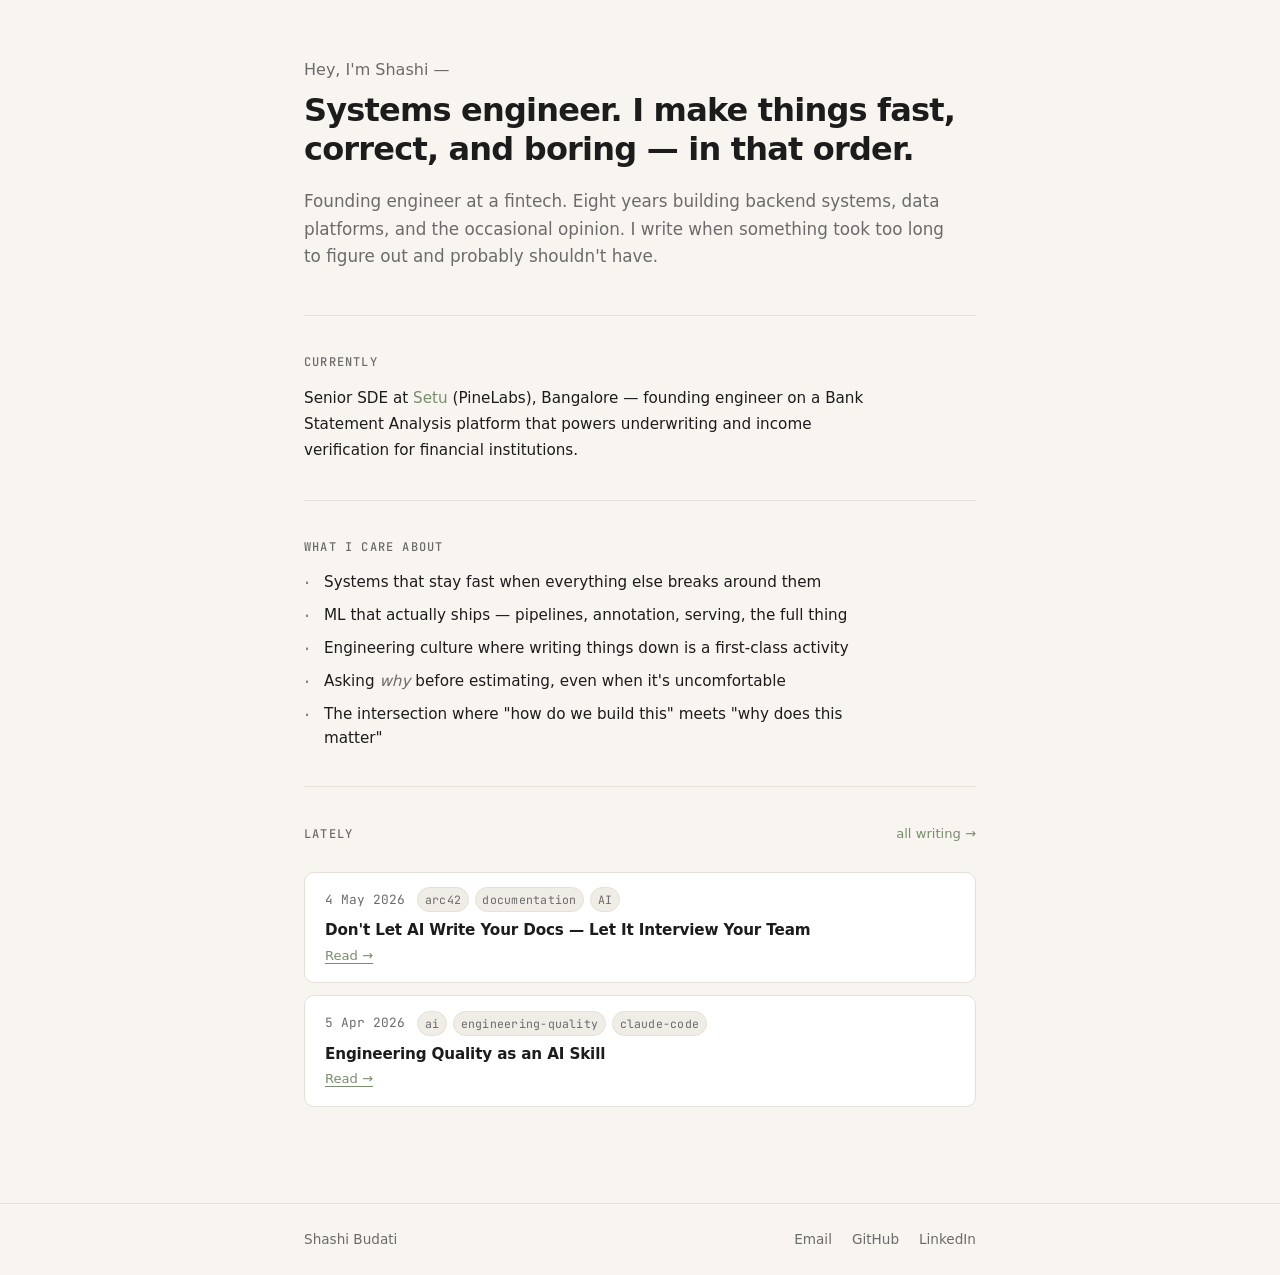
==== commit 715cebd1: "Fix blog timestamps" ====
--- a/index.html
+++ b/index.html
@@ -45,4 +45,4 @@
 Senior SDE at <a href="https://setu.co" target="_blank" rel="noopener" data-astro-cid-j7pv25f6>Setu</a> (PineLabs),
         Bangalore — founding engineer on a Bank Statement Analysis platform that powers
         underwriting and income verification for financial institutions.
-</p> </section> <div class="divider" data-astro-cid-j7pv25f6></div> <!-- What I care about --> <section class="section" data-astro-cid-j7pv25f6> <h2 class="section-label" data-astro-cid-j7pv25f6>What I care about</h2> <ul class="care-list" data-astro-cid-j7pv25f6> <li data-astro-cid-j7pv25f6>Systems that stay fast when everything else breaks around them</li> <li data-astro-cid-j7pv25f6>ML that actually ships — pipelines, annotation, serving, the full thing</li> <li data-astro-cid-j7pv25f6>Engineering culture where writing things down is a first-class activity</li> <li data-astro-cid-j7pv25f6>Asking <em data-astro-cid-j7pv25f6>why</em> before estimating, even when it's uncomfortable</li> <li data-astro-cid-j7pv25f6>The intersection where "how do we build this" meets "why does this matter"</li> </ul> </section> <div class="divider" data-astro-cid-j7pv25f6></div> <!-- Recent writing --> <section class="section" data-astro-cid-j7pv25f6> <div class="section-header" data-astro-cid-j7pv25f6> <h2 class="section-label" data-astro-cid-j7pv25f6>Lately</h2> <a href="/blog" class="see-all" data-astro-cid-j7pv25f6>all writing →</a> </div> <div class="posts-grid" data-astro-cid-j7pv25f6> <div class="card compact" data-astro-cid-iyiqi2so> <div class="card-meta" data-astro-cid-iyiqi2so> <time datetime="2026-05-10" data-astro-cid-iyiqi2so>10 May 2026</time> <div class="tags" data-astro-cid-iyiqi2so> <span class="tag" data-astro-cid-iyiqi2so>agents</span><span class="tag" data-astro-cid-iyiqi2so>llm</span><span class="tag" data-astro-cid-iyiqi2so>beginner</span> </div> </div> <h3 class="card-title" data-astro-cid-iyiqi2so>AI Agents 101: A Glossary</h3>  <a href="/blog/ai-agents-101-glossary" class="card-cta" data-astro-cid-iyiqi2so>Read →</a> </div> <div class="card compact" data-astro-cid-iyiqi2so> <div class="card-meta" data-astro-cid-iyiqi2so> <time datetime="2026-05-10" data-astro-cid-iyiqi2so>10 May 2026</time> <div class="tags" data-astro-cid-iyiqi2so> <span class="tag" data-astro-cid-iyiqi2so>arc42</span><span class="tag" data-astro-cid-iyiqi2so>documentation</span><span class="tag" data-astro-cid-iyiqi2so>AI</span> </div> </div> <h3 class="card-title" data-astro-cid-iyiqi2so>Don&#39;t Let AI Write Your Docs — Let It Interview Your Team</h3>  <a href="/blog/arc42-ai-era-documentation" class="card-cta" data-astro-cid-iyiqi2so>Read →</a> </div>  </div> </section> </div>  </main> <footer data-astro-cid-sckkx6r4> <div class="container footer-inner" data-astro-cid-sckkx6r4> <a href="/" class="footer-name" data-astro-cid-sckkx6r4>Shashi Budati</a> <div class="footer-links" data-astro-cid-sckkx6r4> <a href="mailto:shashibudati@gmail.com" aria-label="Email" data-astro-cid-sckkx6r4>Email</a> <a href="https://www.github.com/shashi-budati" target="_blank" rel="noopener" aria-label="GitHub" data-astro-cid-sckkx6r4>GitHub</a> <a href="https://www.linkedin.com/in/shashi-budati/" target="_blank" rel="noopener" aria-label="LinkedIn" data-astro-cid-sckkx6r4>LinkedIn</a> </div> </div> </footer> </body></html> +</p> </section> <div class="divider" data-astro-cid-j7pv25f6></div> <!-- What I care about --> <section class="section" data-astro-cid-j7pv25f6> <h2 class="section-label" data-astro-cid-j7pv25f6>What I care about</h2> <ul class="care-list" data-astro-cid-j7pv25f6> <li data-astro-cid-j7pv25f6>Systems that stay fast when everything else breaks around them</li> <li data-astro-cid-j7pv25f6>ML that actually ships — pipelines, annotation, serving, the full thing</li> <li data-astro-cid-j7pv25f6>Engineering culture where writing things down is a first-class activity</li> <li data-astro-cid-j7pv25f6>Asking <em data-astro-cid-j7pv25f6>why</em> before estimating, even when it's uncomfortable</li> <li data-astro-cid-j7pv25f6>The intersection where "how do we build this" meets "why does this matter"</li> </ul> </section> <div class="divider" data-astro-cid-j7pv25f6></div> <!-- Recent writing --> <section class="section" data-astro-cid-j7pv25f6> <div class="section-header" data-astro-cid-j7pv25f6> <h2 class="section-label" data-astro-cid-j7pv25f6>Lately</h2> <a href="/blog" class="see-all" data-astro-cid-j7pv25f6>all writing →</a> </div> <div class="posts-grid" data-astro-cid-j7pv25f6> <div class="card compact" data-astro-cid-iyiqi2so> <div class="card-meta" data-astro-cid-iyiqi2so> <time datetime="2026-05-04" data-astro-cid-iyiqi2so>4 May 2026</time> <div class="tags" data-astro-cid-iyiqi2so> <span class="tag" data-astro-cid-iyiqi2so>arc42</span><span class="tag" data-astro-cid-iyiqi2so>documentation</span><span class="tag" data-astro-cid-iyiqi2so>AI</span> </div> </div> <h3 class="card-title" data-astro-cid-iyiqi2so>Don&#39;t Let AI Write Your Docs — Let It Interview Your Team</h3>  <a href="/blog/arc42-ai-era-documentation" class="card-cta" data-astro-cid-iyiqi2so>Read →</a> </div> <div class="card compact" data-astro-cid-iyiqi2so> <div class="card-meta" data-astro-cid-iyiqi2so> <time datetime="2026-04-05" data-astro-cid-iyiqi2so>5 Apr 2026</time> <div class="tags" data-astro-cid-iyiqi2so> <span class="tag" data-astro-cid-iyiqi2so>ai</span><span class="tag" data-astro-cid-iyiqi2so>engineering-quality</span><span class="tag" data-astro-cid-iyiqi2so>claude-code</span> </div> </div> <h3 class="card-title" data-astro-cid-iyiqi2so>Engineering Quality as an AI Skill</h3>  <a href="/blog/engineering-quality-ai-skill" class="card-cta" data-astro-cid-iyiqi2so>Read →</a> </div>  </div> </section> </div>  </main> <footer data-astro-cid-sckkx6r4> <div class="container footer-inner" data-astro-cid-sckkx6r4> <a href="/" class="footer-name" data-astro-cid-sckkx6r4>Shashi Budati</a> <div class="footer-links" data-astro-cid-sckkx6r4> <a href="mailto:shashibudati@gmail.com" aria-label="Email" data-astro-cid-sckkx6r4>Email</a> <a href="https://www.github.com/shashi-budati" target="_blank" rel="noopener" aria-label="GitHub" data-astro-cid-sckkx6r4>GitHub</a> <a href="https://www.linkedin.com/in/shashi-budati/" target="_blank" rel="noopener" aria-label="LinkedIn" data-astro-cid-sckkx6r4>LinkedIn</a> </div> </div> </footer> </body></html> 
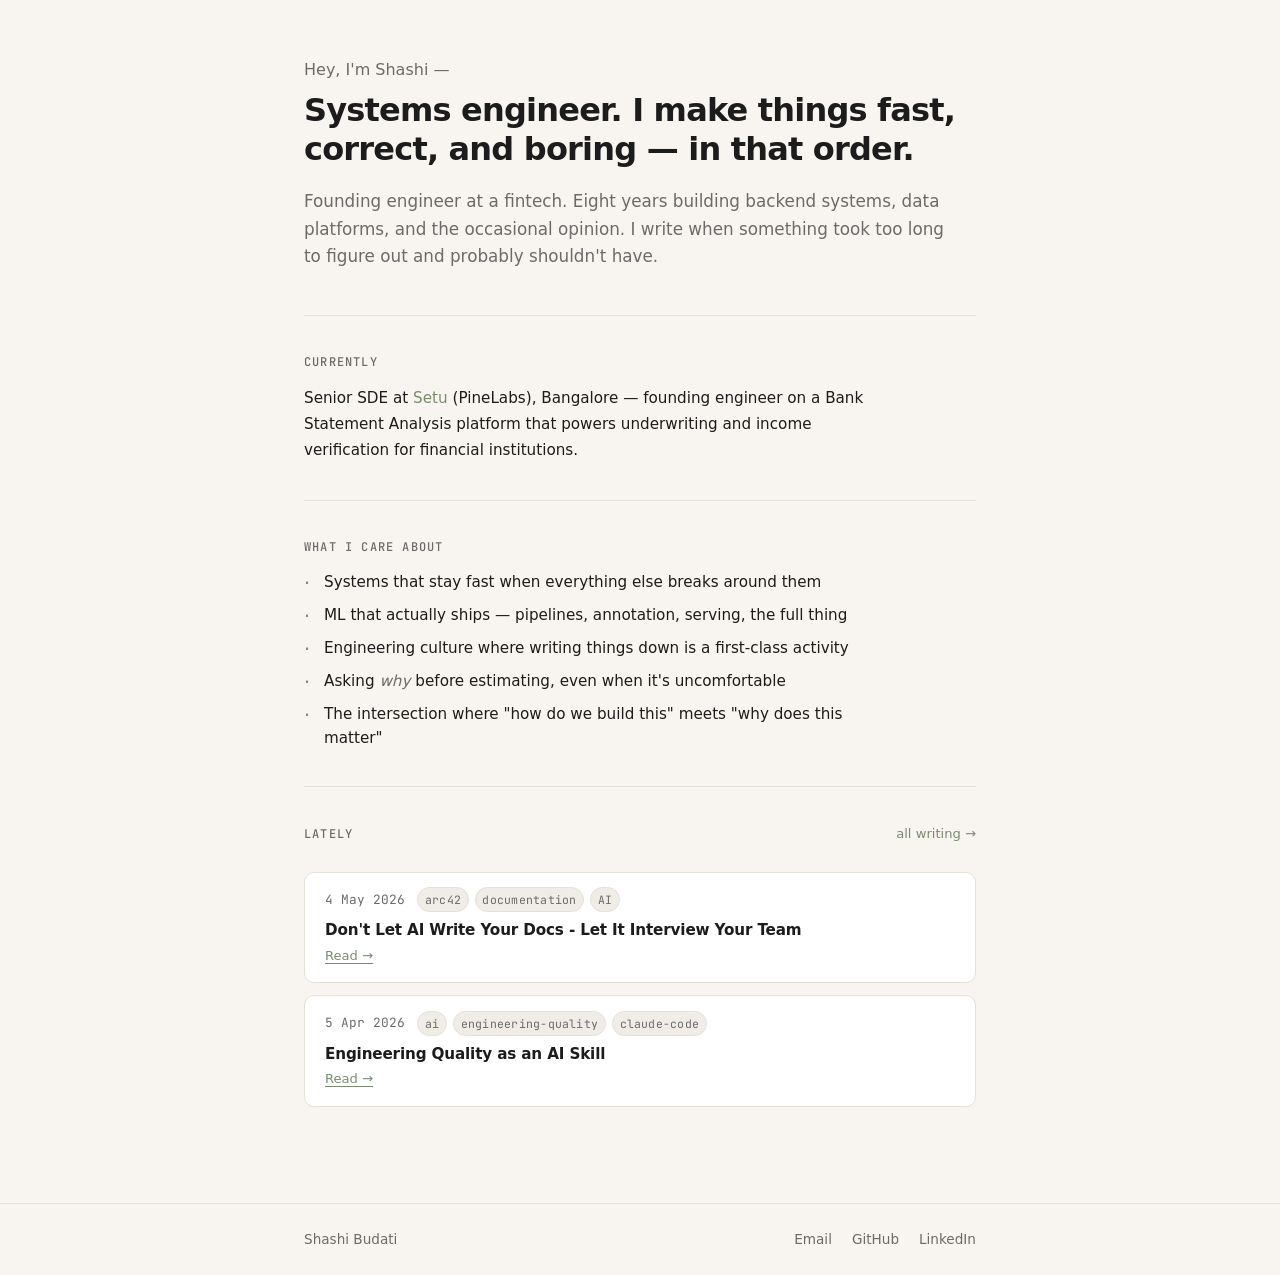
==== commit e8bf6701: "Fix em-dashes" ====
--- a/index.html
+++ b/index.html
@@ -45,4 +45,4 @@
 Senior SDE at <a href="https://setu.co" target="_blank" rel="noopener" data-astro-cid-j7pv25f6>Setu</a> (PineLabs),
         Bangalore — founding engineer on a Bank Statement Analysis platform that powers
         underwriting and income verification for financial institutions.
-</p> </section> <div class="divider" data-astro-cid-j7pv25f6></div> <!-- What I care about --> <section class="section" data-astro-cid-j7pv25f6> <h2 class="section-label" data-astro-cid-j7pv25f6>What I care about</h2> <ul class="care-list" data-astro-cid-j7pv25f6> <li data-astro-cid-j7pv25f6>Systems that stay fast when everything else breaks around them</li> <li data-astro-cid-j7pv25f6>ML that actually ships — pipelines, annotation, serving, the full thing</li> <li data-astro-cid-j7pv25f6>Engineering culture where writing things down is a first-class activity</li> <li data-astro-cid-j7pv25f6>Asking <em data-astro-cid-j7pv25f6>why</em> before estimating, even when it's uncomfortable</li> <li data-astro-cid-j7pv25f6>The intersection where "how do we build this" meets "why does this matter"</li> </ul> </section> <div class="divider" data-astro-cid-j7pv25f6></div> <!-- Recent writing --> <section class="section" data-astro-cid-j7pv25f6> <div class="section-header" data-astro-cid-j7pv25f6> <h2 class="section-label" data-astro-cid-j7pv25f6>Lately</h2> <a href="/blog" class="see-all" data-astro-cid-j7pv25f6>all writing →</a> </div> <div class="posts-grid" data-astro-cid-j7pv25f6> <div class="card compact" data-astro-cid-iyiqi2so> <div class="card-meta" data-astro-cid-iyiqi2so> <time datetime="2026-05-04" data-astro-cid-iyiqi2so>4 May 2026</time> <div class="tags" data-astro-cid-iyiqi2so> <span class="tag" data-astro-cid-iyiqi2so>arc42</span><span class="tag" data-astro-cid-iyiqi2so>documentation</span><span class="tag" data-astro-cid-iyiqi2so>AI</span> </div> </div> <h3 class="card-title" data-astro-cid-iyiqi2so>Don&#39;t Let AI Write Your Docs — Let It Interview Your Team</h3>  <a href="/blog/arc42-ai-era-documentation" class="card-cta" data-astro-cid-iyiqi2so>Read →</a> </div> <div class="card compact" data-astro-cid-iyiqi2so> <div class="card-meta" data-astro-cid-iyiqi2so> <time datetime="2026-04-05" data-astro-cid-iyiqi2so>5 Apr 2026</time> <div class="tags" data-astro-cid-iyiqi2so> <span class="tag" data-astro-cid-iyiqi2so>ai</span><span class="tag" data-astro-cid-iyiqi2so>engineering-quality</span><span class="tag" data-astro-cid-iyiqi2so>claude-code</span> </div> </div> <h3 class="card-title" data-astro-cid-iyiqi2so>Engineering Quality as an AI Skill</h3>  <a href="/blog/engineering-quality-ai-skill" class="card-cta" data-astro-cid-iyiqi2so>Read →</a> </div>  </div> </section> </div>  </main> <footer data-astro-cid-sckkx6r4> <div class="container footer-inner" data-astro-cid-sckkx6r4> <a href="/" class="footer-name" data-astro-cid-sckkx6r4>Shashi Budati</a> <div class="footer-links" data-astro-cid-sckkx6r4> <a href="mailto:shashibudati@gmail.com" aria-label="Email" data-astro-cid-sckkx6r4>Email</a> <a href="https://www.github.com/shashi-budati" target="_blank" rel="noopener" aria-label="GitHub" data-astro-cid-sckkx6r4>GitHub</a> <a href="https://www.linkedin.com/in/shashi-budati/" target="_blank" rel="noopener" aria-label="LinkedIn" data-astro-cid-sckkx6r4>LinkedIn</a> </div> </div> </footer> </body></html> +</p> </section> <div class="divider" data-astro-cid-j7pv25f6></div> <!-- What I care about --> <section class="section" data-astro-cid-j7pv25f6> <h2 class="section-label" data-astro-cid-j7pv25f6>What I care about</h2> <ul class="care-list" data-astro-cid-j7pv25f6> <li data-astro-cid-j7pv25f6>Systems that stay fast when everything else breaks around them</li> <li data-astro-cid-j7pv25f6>ML that actually ships — pipelines, annotation, serving, the full thing</li> <li data-astro-cid-j7pv25f6>Engineering culture where writing things down is a first-class activity</li> <li data-astro-cid-j7pv25f6>Asking <em data-astro-cid-j7pv25f6>why</em> before estimating, even when it's uncomfortable</li> <li data-astro-cid-j7pv25f6>The intersection where "how do we build this" meets "why does this matter"</li> </ul> </section> <div class="divider" data-astro-cid-j7pv25f6></div> <!-- Recent writing --> <section class="section" data-astro-cid-j7pv25f6> <div class="section-header" data-astro-cid-j7pv25f6> <h2 class="section-label" data-astro-cid-j7pv25f6>Lately</h2> <a href="/blog" class="see-all" data-astro-cid-j7pv25f6>all writing →</a> </div> <div class="posts-grid" data-astro-cid-j7pv25f6> <div class="card compact" data-astro-cid-iyiqi2so> <div class="card-meta" data-astro-cid-iyiqi2so> <time datetime="2026-05-04" data-astro-cid-iyiqi2so>4 May 2026</time> <div class="tags" data-astro-cid-iyiqi2so> <span class="tag" data-astro-cid-iyiqi2so>arc42</span><span class="tag" data-astro-cid-iyiqi2so>documentation</span><span class="tag" data-astro-cid-iyiqi2so>AI</span> </div> </div> <h3 class="card-title" data-astro-cid-iyiqi2so>Don&#39;t Let AI Write Your Docs - Let It Interview Your Team</h3>  <a href="/blog/arc42-ai-era-documentation" class="card-cta" data-astro-cid-iyiqi2so>Read →</a> </div> <div class="card compact" data-astro-cid-iyiqi2so> <div class="card-meta" data-astro-cid-iyiqi2so> <time datetime="2026-04-05" data-astro-cid-iyiqi2so>5 Apr 2026</time> <div class="tags" data-astro-cid-iyiqi2so> <span class="tag" data-astro-cid-iyiqi2so>ai</span><span class="tag" data-astro-cid-iyiqi2so>engineering-quality</span><span class="tag" data-astro-cid-iyiqi2so>claude-code</span> </div> </div> <h3 class="card-title" data-astro-cid-iyiqi2so>Engineering Quality as an AI Skill</h3>  <a href="/blog/engineering-quality-ai-skill" class="card-cta" data-astro-cid-iyiqi2so>Read →</a> </div>  </div> </section> </div>  </main> <footer data-astro-cid-sckkx6r4> <div class="container footer-inner" data-astro-cid-sckkx6r4> <a href="/" class="footer-name" data-astro-cid-sckkx6r4>Shashi Budati</a> <div class="footer-links" data-astro-cid-sckkx6r4> <a href="mailto:shashibudati@gmail.com" aria-label="Email" data-astro-cid-sckkx6r4>Email</a> <a href="https://www.github.com/shashi-budati" target="_blank" rel="noopener" aria-label="GitHub" data-astro-cid-sckkx6r4>GitHub</a> <a href="https://www.linkedin.com/in/shashi-budati/" target="_blank" rel="noopener" aria-label="LinkedIn" data-astro-cid-sckkx6r4>LinkedIn</a> </div> </div> </footer> </body></html> 
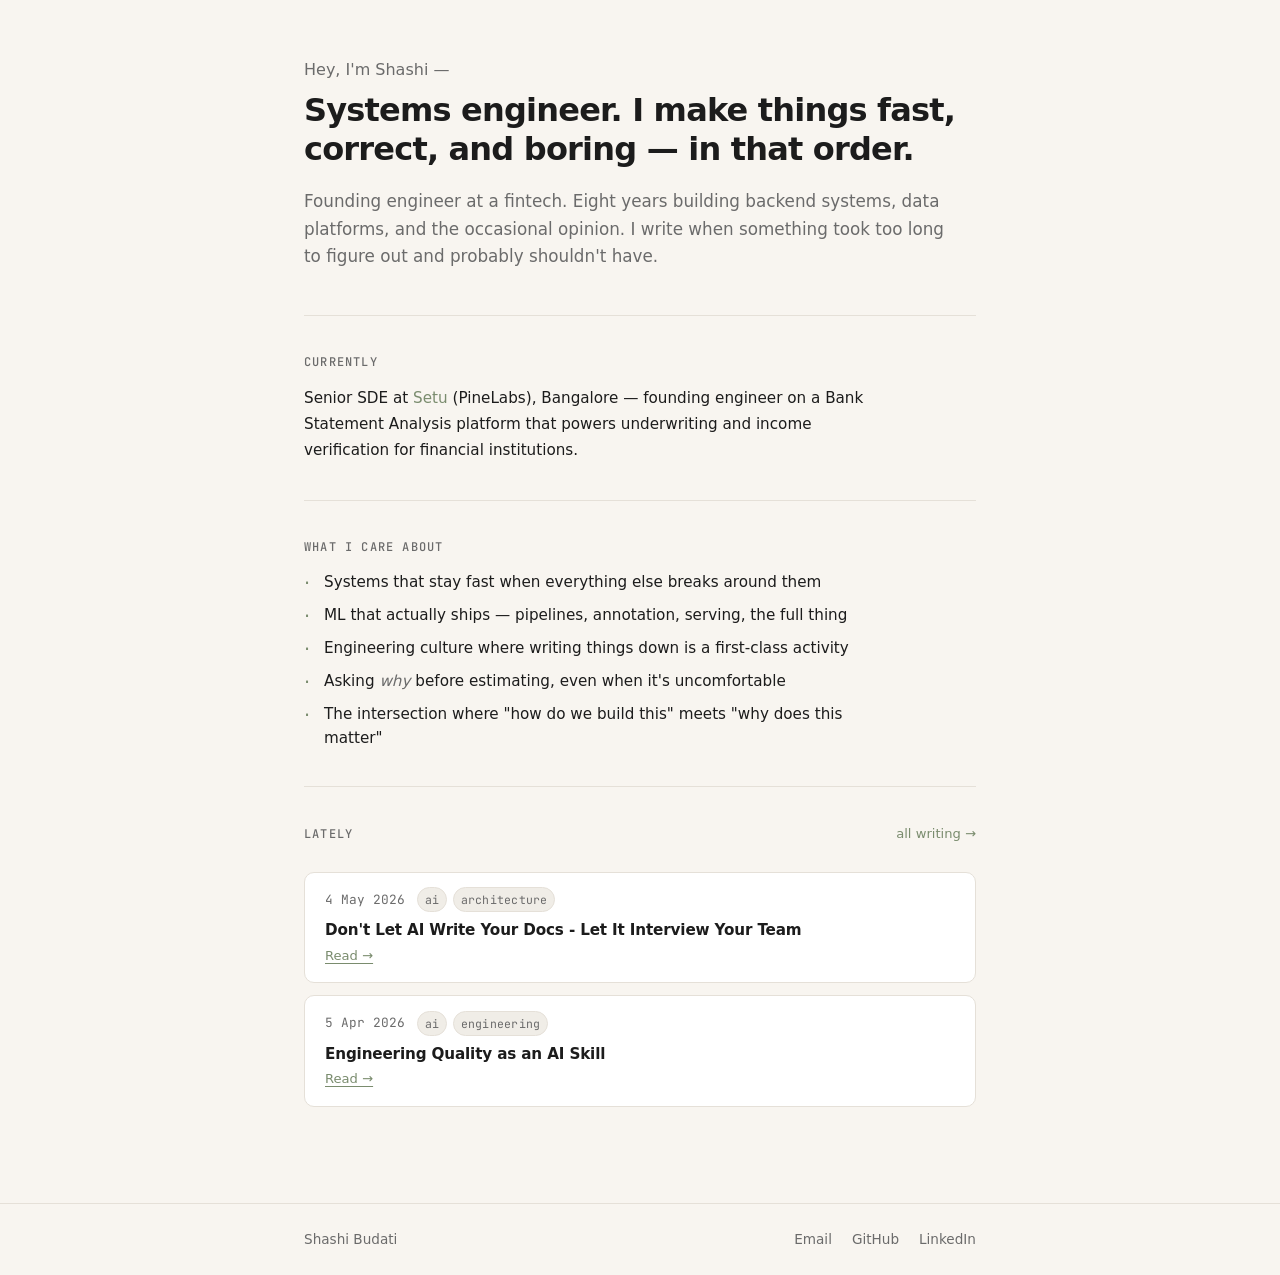
==== commit 7384fa1b: "Update tags" ====
--- a/index.html
+++ b/index.html
@@ -45,4 +45,4 @@
 Senior SDE at <a href="https://setu.co" target="_blank" rel="noopener" data-astro-cid-j7pv25f6>Setu</a> (PineLabs),
         Bangalore — founding engineer on a Bank Statement Analysis platform that powers
         underwriting and income verification for financial institutions.
-</p> </section> <div class="divider" data-astro-cid-j7pv25f6></div> <!-- What I care about --> <section class="section" data-astro-cid-j7pv25f6> <h2 class="section-label" data-astro-cid-j7pv25f6>What I care about</h2> <ul class="care-list" data-astro-cid-j7pv25f6> <li data-astro-cid-j7pv25f6>Systems that stay fast when everything else breaks around them</li> <li data-astro-cid-j7pv25f6>ML that actually ships — pipelines, annotation, serving, the full thing</li> <li data-astro-cid-j7pv25f6>Engineering culture where writing things down is a first-class activity</li> <li data-astro-cid-j7pv25f6>Asking <em data-astro-cid-j7pv25f6>why</em> before estimating, even when it's uncomfortable</li> <li data-astro-cid-j7pv25f6>The intersection where "how do we build this" meets "why does this matter"</li> </ul> </section> <div class="divider" data-astro-cid-j7pv25f6></div> <!-- Recent writing --> <section class="section" data-astro-cid-j7pv25f6> <div class="section-header" data-astro-cid-j7pv25f6> <h2 class="section-label" data-astro-cid-j7pv25f6>Lately</h2> <a href="/blog" class="see-all" data-astro-cid-j7pv25f6>all writing →</a> </div> <div class="posts-grid" data-astro-cid-j7pv25f6> <div class="card compact" data-astro-cid-iyiqi2so> <div class="card-meta" data-astro-cid-iyiqi2so> <time datetime="2026-05-04" data-astro-cid-iyiqi2so>4 May 2026</time> <div class="tags" data-astro-cid-iyiqi2so> <span class="tag" data-astro-cid-iyiqi2so>arc42</span><span class="tag" data-astro-cid-iyiqi2so>documentation</span><span class="tag" data-astro-cid-iyiqi2so>AI</span> </div> </div> <h3 class="card-title" data-astro-cid-iyiqi2so>Don&#39;t Let AI Write Your Docs - Let It Interview Your Team</h3>  <a href="/blog/arc42-ai-era-documentation" class="card-cta" data-astro-cid-iyiqi2so>Read →</a> </div> <div class="card compact" data-astro-cid-iyiqi2so> <div class="card-meta" data-astro-cid-iyiqi2so> <time datetime="2026-04-05" data-astro-cid-iyiqi2so>5 Apr 2026</time> <div class="tags" data-astro-cid-iyiqi2so> <span class="tag" data-astro-cid-iyiqi2so>ai</span><span class="tag" data-astro-cid-iyiqi2so>engineering-quality</span><span class="tag" data-astro-cid-iyiqi2so>claude-code</span> </div> </div> <h3 class="card-title" data-astro-cid-iyiqi2so>Engineering Quality as an AI Skill</h3>  <a href="/blog/engineering-quality-ai-skill" class="card-cta" data-astro-cid-iyiqi2so>Read →</a> </div>  </div> </section> </div>  </main> <footer data-astro-cid-sckkx6r4> <div class="container footer-inner" data-astro-cid-sckkx6r4> <a href="/" class="footer-name" data-astro-cid-sckkx6r4>Shashi Budati</a> <div class="footer-links" data-astro-cid-sckkx6r4> <a href="mailto:shashibudati@gmail.com" aria-label="Email" data-astro-cid-sckkx6r4>Email</a> <a href="https://www.github.com/shashi-budati" target="_blank" rel="noopener" aria-label="GitHub" data-astro-cid-sckkx6r4>GitHub</a> <a href="https://www.linkedin.com/in/shashi-budati/" target="_blank" rel="noopener" aria-label="LinkedIn" data-astro-cid-sckkx6r4>LinkedIn</a> </div> </div> </footer> </body></html> +</p> </section> <div class="divider" data-astro-cid-j7pv25f6></div> <!-- What I care about --> <section class="section" data-astro-cid-j7pv25f6> <h2 class="section-label" data-astro-cid-j7pv25f6>What I care about</h2> <ul class="care-list" data-astro-cid-j7pv25f6> <li data-astro-cid-j7pv25f6>Systems that stay fast when everything else breaks around them</li> <li data-astro-cid-j7pv25f6>ML that actually ships — pipelines, annotation, serving, the full thing</li> <li data-astro-cid-j7pv25f6>Engineering culture where writing things down is a first-class activity</li> <li data-astro-cid-j7pv25f6>Asking <em data-astro-cid-j7pv25f6>why</em> before estimating, even when it's uncomfortable</li> <li data-astro-cid-j7pv25f6>The intersection where "how do we build this" meets "why does this matter"</li> </ul> </section> <div class="divider" data-astro-cid-j7pv25f6></div> <!-- Recent writing --> <section class="section" data-astro-cid-j7pv25f6> <div class="section-header" data-astro-cid-j7pv25f6> <h2 class="section-label" data-astro-cid-j7pv25f6>Lately</h2> <a href="/blog" class="see-all" data-astro-cid-j7pv25f6>all writing →</a> </div> <div class="posts-grid" data-astro-cid-j7pv25f6> <div class="card compact" data-astro-cid-iyiqi2so> <div class="card-meta" data-astro-cid-iyiqi2so> <time datetime="2026-05-04" data-astro-cid-iyiqi2so>4 May 2026</time> <div class="tags" data-astro-cid-iyiqi2so> <span class="tag" data-astro-cid-iyiqi2so>ai</span><span class="tag" data-astro-cid-iyiqi2so>architecture</span> </div> </div> <h3 class="card-title" data-astro-cid-iyiqi2so>Don&#39;t Let AI Write Your Docs - Let It Interview Your Team</h3>  <a href="/blog/arc42-ai-era-documentation" class="card-cta" data-astro-cid-iyiqi2so>Read →</a> </div> <div class="card compact" data-astro-cid-iyiqi2so> <div class="card-meta" data-astro-cid-iyiqi2so> <time datetime="2026-04-05" data-astro-cid-iyiqi2so>5 Apr 2026</time> <div class="tags" data-astro-cid-iyiqi2so> <span class="tag" data-astro-cid-iyiqi2so>ai</span><span class="tag" data-astro-cid-iyiqi2so>engineering</span> </div> </div> <h3 class="card-title" data-astro-cid-iyiqi2so>Engineering Quality as an AI Skill</h3>  <a href="/blog/engineering-quality-ai-skill" class="card-cta" data-astro-cid-iyiqi2so>Read →</a> </div>  </div> </section> </div>  </main> <footer data-astro-cid-sckkx6r4> <div class="container footer-inner" data-astro-cid-sckkx6r4> <a href="/" class="footer-name" data-astro-cid-sckkx6r4>Shashi Budati</a> <div class="footer-links" data-astro-cid-sckkx6r4> <a href="mailto:shashibudati@gmail.com" aria-label="Email" data-astro-cid-sckkx6r4>Email</a> <a href="https://www.github.com/shashi-budati" target="_blank" rel="noopener" aria-label="GitHub" data-astro-cid-sckkx6r4>GitHub</a> <a href="https://www.linkedin.com/in/shashi-budati/" target="_blank" rel="noopener" aria-label="LinkedIn" data-astro-cid-sckkx6r4>LinkedIn</a> </div> </div> </footer> </body></html> 
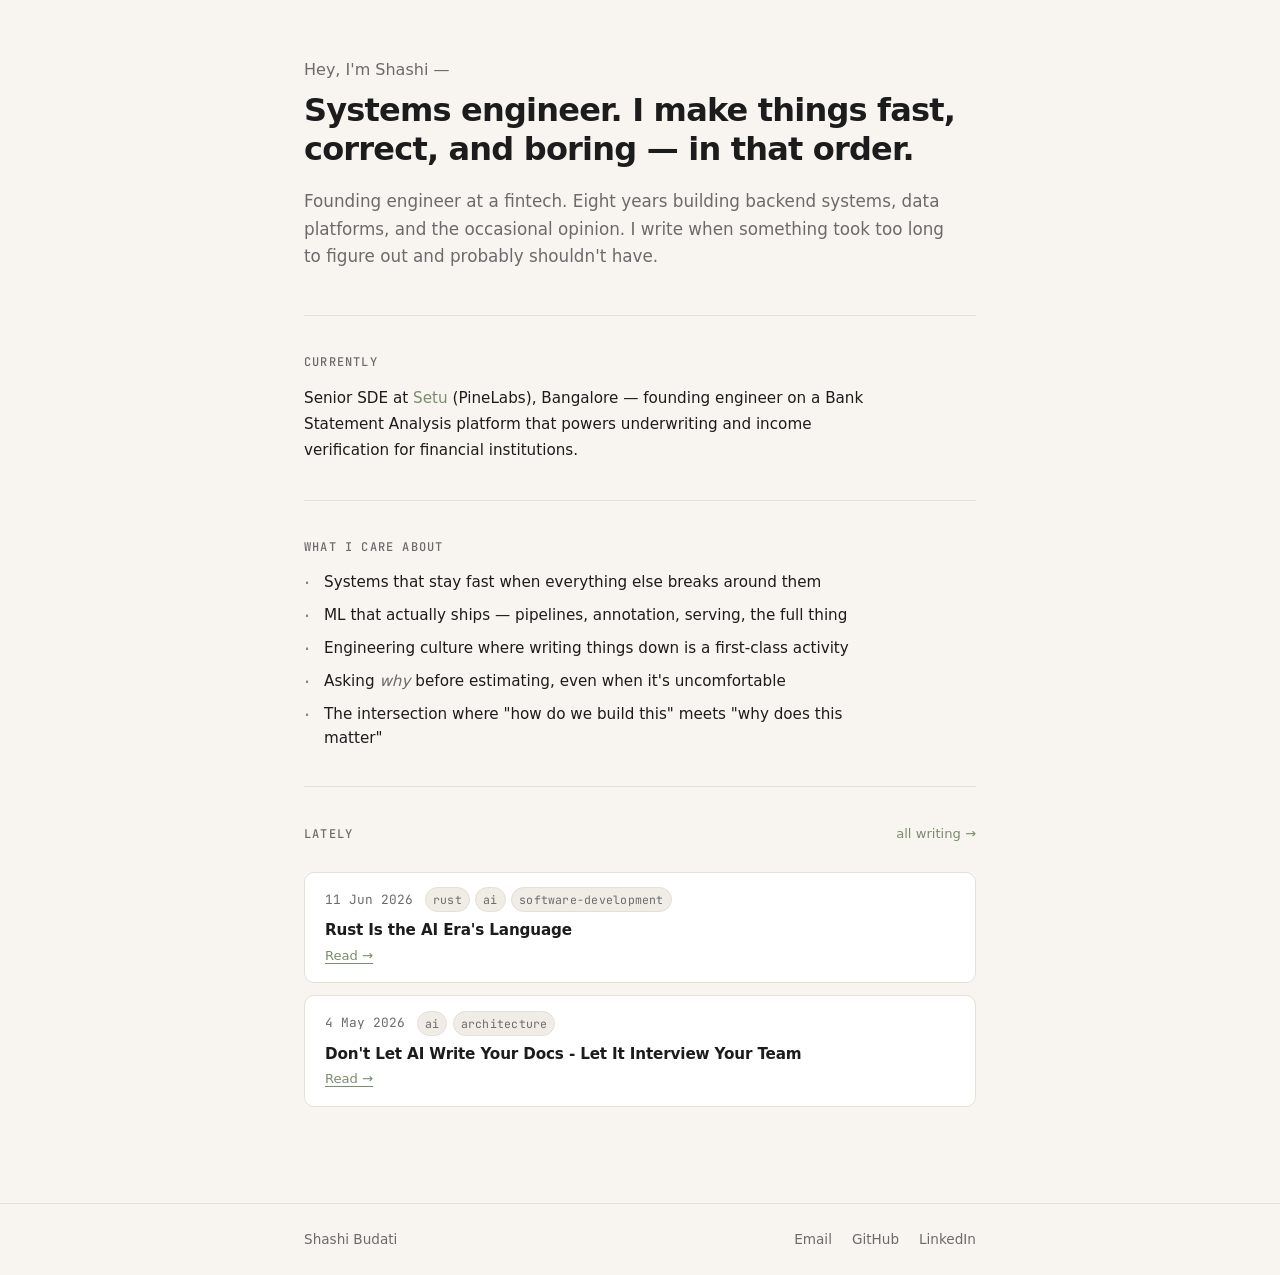
==== commit 2db8e746: "Add rust blog" ====
--- a/index.html
+++ b/index.html
@@ -45,4 +45,4 @@
 Senior SDE at <a href="https://setu.co" target="_blank" rel="noopener" data-astro-cid-j7pv25f6>Setu</a> (PineLabs),
         Bangalore — founding engineer on a Bank Statement Analysis platform that powers
         underwriting and income verification for financial institutions.
-</p> </section> <div class="divider" data-astro-cid-j7pv25f6></div> <!-- What I care about --> <section class="section" data-astro-cid-j7pv25f6> <h2 class="section-label" data-astro-cid-j7pv25f6>What I care about</h2> <ul class="care-list" data-astro-cid-j7pv25f6> <li data-astro-cid-j7pv25f6>Systems that stay fast when everything else breaks around them</li> <li data-astro-cid-j7pv25f6>ML that actually ships — pipelines, annotation, serving, the full thing</li> <li data-astro-cid-j7pv25f6>Engineering culture where writing things down is a first-class activity</li> <li data-astro-cid-j7pv25f6>Asking <em data-astro-cid-j7pv25f6>why</em> before estimating, even when it's uncomfortable</li> <li data-astro-cid-j7pv25f6>The intersection where "how do we build this" meets "why does this matter"</li> </ul> </section> <div class="divider" data-astro-cid-j7pv25f6></div> <!-- Recent writing --> <section class="section" data-astro-cid-j7pv25f6> <div class="section-header" data-astro-cid-j7pv25f6> <h2 class="section-label" data-astro-cid-j7pv25f6>Lately</h2> <a href="/blog" class="see-all" data-astro-cid-j7pv25f6>all writing →</a> </div> <div class="posts-grid" data-astro-cid-j7pv25f6> <div class="card compact" data-astro-cid-iyiqi2so> <div class="card-meta" data-astro-cid-iyiqi2so> <time datetime="2026-05-04" data-astro-cid-iyiqi2so>4 May 2026</time> <div class="tags" data-astro-cid-iyiqi2so> <span class="tag" data-astro-cid-iyiqi2so>ai</span><span class="tag" data-astro-cid-iyiqi2so>architecture</span> </div> </div> <h3 class="card-title" data-astro-cid-iyiqi2so>Don&#39;t Let AI Write Your Docs - Let It Interview Your Team</h3>  <a href="/blog/arc42-ai-era-documentation" class="card-cta" data-astro-cid-iyiqi2so>Read →</a> </div> <div class="card compact" data-astro-cid-iyiqi2so> <div class="card-meta" data-astro-cid-iyiqi2so> <time datetime="2026-04-05" data-astro-cid-iyiqi2so>5 Apr 2026</time> <div class="tags" data-astro-cid-iyiqi2so> <span class="tag" data-astro-cid-iyiqi2so>ai</span><span class="tag" data-astro-cid-iyiqi2so>engineering</span> </div> </div> <h3 class="card-title" data-astro-cid-iyiqi2so>Engineering Quality as an AI Skill</h3>  <a href="/blog/engineering-quality-ai-skill" class="card-cta" data-astro-cid-iyiqi2so>Read →</a> </div>  </div> </section> </div>  </main> <footer data-astro-cid-sckkx6r4> <div class="container footer-inner" data-astro-cid-sckkx6r4> <a href="/" class="footer-name" data-astro-cid-sckkx6r4>Shashi Budati</a> <div class="footer-links" data-astro-cid-sckkx6r4> <a href="mailto:shashibudati@gmail.com" aria-label="Email" data-astro-cid-sckkx6r4>Email</a> <a href="https://www.github.com/shashi-budati" target="_blank" rel="noopener" aria-label="GitHub" data-astro-cid-sckkx6r4>GitHub</a> <a href="https://www.linkedin.com/in/shashi-budati/" target="_blank" rel="noopener" aria-label="LinkedIn" data-astro-cid-sckkx6r4>LinkedIn</a> </div> </div> </footer> </body></html> +</p> </section> <div class="divider" data-astro-cid-j7pv25f6></div> <!-- What I care about --> <section class="section" data-astro-cid-j7pv25f6> <h2 class="section-label" data-astro-cid-j7pv25f6>What I care about</h2> <ul class="care-list" data-astro-cid-j7pv25f6> <li data-astro-cid-j7pv25f6>Systems that stay fast when everything else breaks around them</li> <li data-astro-cid-j7pv25f6>ML that actually ships — pipelines, annotation, serving, the full thing</li> <li data-astro-cid-j7pv25f6>Engineering culture where writing things down is a first-class activity</li> <li data-astro-cid-j7pv25f6>Asking <em data-astro-cid-j7pv25f6>why</em> before estimating, even when it's uncomfortable</li> <li data-astro-cid-j7pv25f6>The intersection where "how do we build this" meets "why does this matter"</li> </ul> </section> <div class="divider" data-astro-cid-j7pv25f6></div> <!-- Recent writing --> <section class="section" data-astro-cid-j7pv25f6> <div class="section-header" data-astro-cid-j7pv25f6> <h2 class="section-label" data-astro-cid-j7pv25f6>Lately</h2> <a href="/blog" class="see-all" data-astro-cid-j7pv25f6>all writing →</a> </div> <div class="posts-grid" data-astro-cid-j7pv25f6> <div class="card compact" data-astro-cid-iyiqi2so> <div class="card-meta" data-astro-cid-iyiqi2so> <time datetime="2026-06-11" data-astro-cid-iyiqi2so>11 Jun 2026</time> <div class="tags" data-astro-cid-iyiqi2so> <span class="tag" data-astro-cid-iyiqi2so>rust</span><span class="tag" data-astro-cid-iyiqi2so>ai</span><span class="tag" data-astro-cid-iyiqi2so>software-development</span> </div> </div> <h3 class="card-title" data-astro-cid-iyiqi2so>Rust Is the AI Era&#39;s Language</h3>  <a href="/blog/rust-ai-era" class="card-cta" data-astro-cid-iyiqi2so>Read →</a> </div> <div class="card compact" data-astro-cid-iyiqi2so> <div class="card-meta" data-astro-cid-iyiqi2so> <time datetime="2026-05-04" data-astro-cid-iyiqi2so>4 May 2026</time> <div class="tags" data-astro-cid-iyiqi2so> <span class="tag" data-astro-cid-iyiqi2so>ai</span><span class="tag" data-astro-cid-iyiqi2so>architecture</span> </div> </div> <h3 class="card-title" data-astro-cid-iyiqi2so>Don&#39;t Let AI Write Your Docs - Let It Interview Your Team</h3>  <a href="/blog/arc42-ai-era-documentation" class="card-cta" data-astro-cid-iyiqi2so>Read →</a> </div>  </div> </section> </div>  </main> <footer data-astro-cid-sckkx6r4> <div class="container footer-inner" data-astro-cid-sckkx6r4> <a href="/" class="footer-name" data-astro-cid-sckkx6r4>Shashi Budati</a> <div class="footer-links" data-astro-cid-sckkx6r4> <a href="mailto:shashibudati@gmail.com" aria-label="Email" data-astro-cid-sckkx6r4>Email</a> <a href="https://www.github.com/shashi-budati" target="_blank" rel="noopener" aria-label="GitHub" data-astro-cid-sckkx6r4>GitHub</a> <a href="https://www.linkedin.com/in/shashi-budati/" target="_blank" rel="noopener" aria-label="LinkedIn" data-astro-cid-sckkx6r4>LinkedIn</a> </div> </div> </footer> </body></html> 
